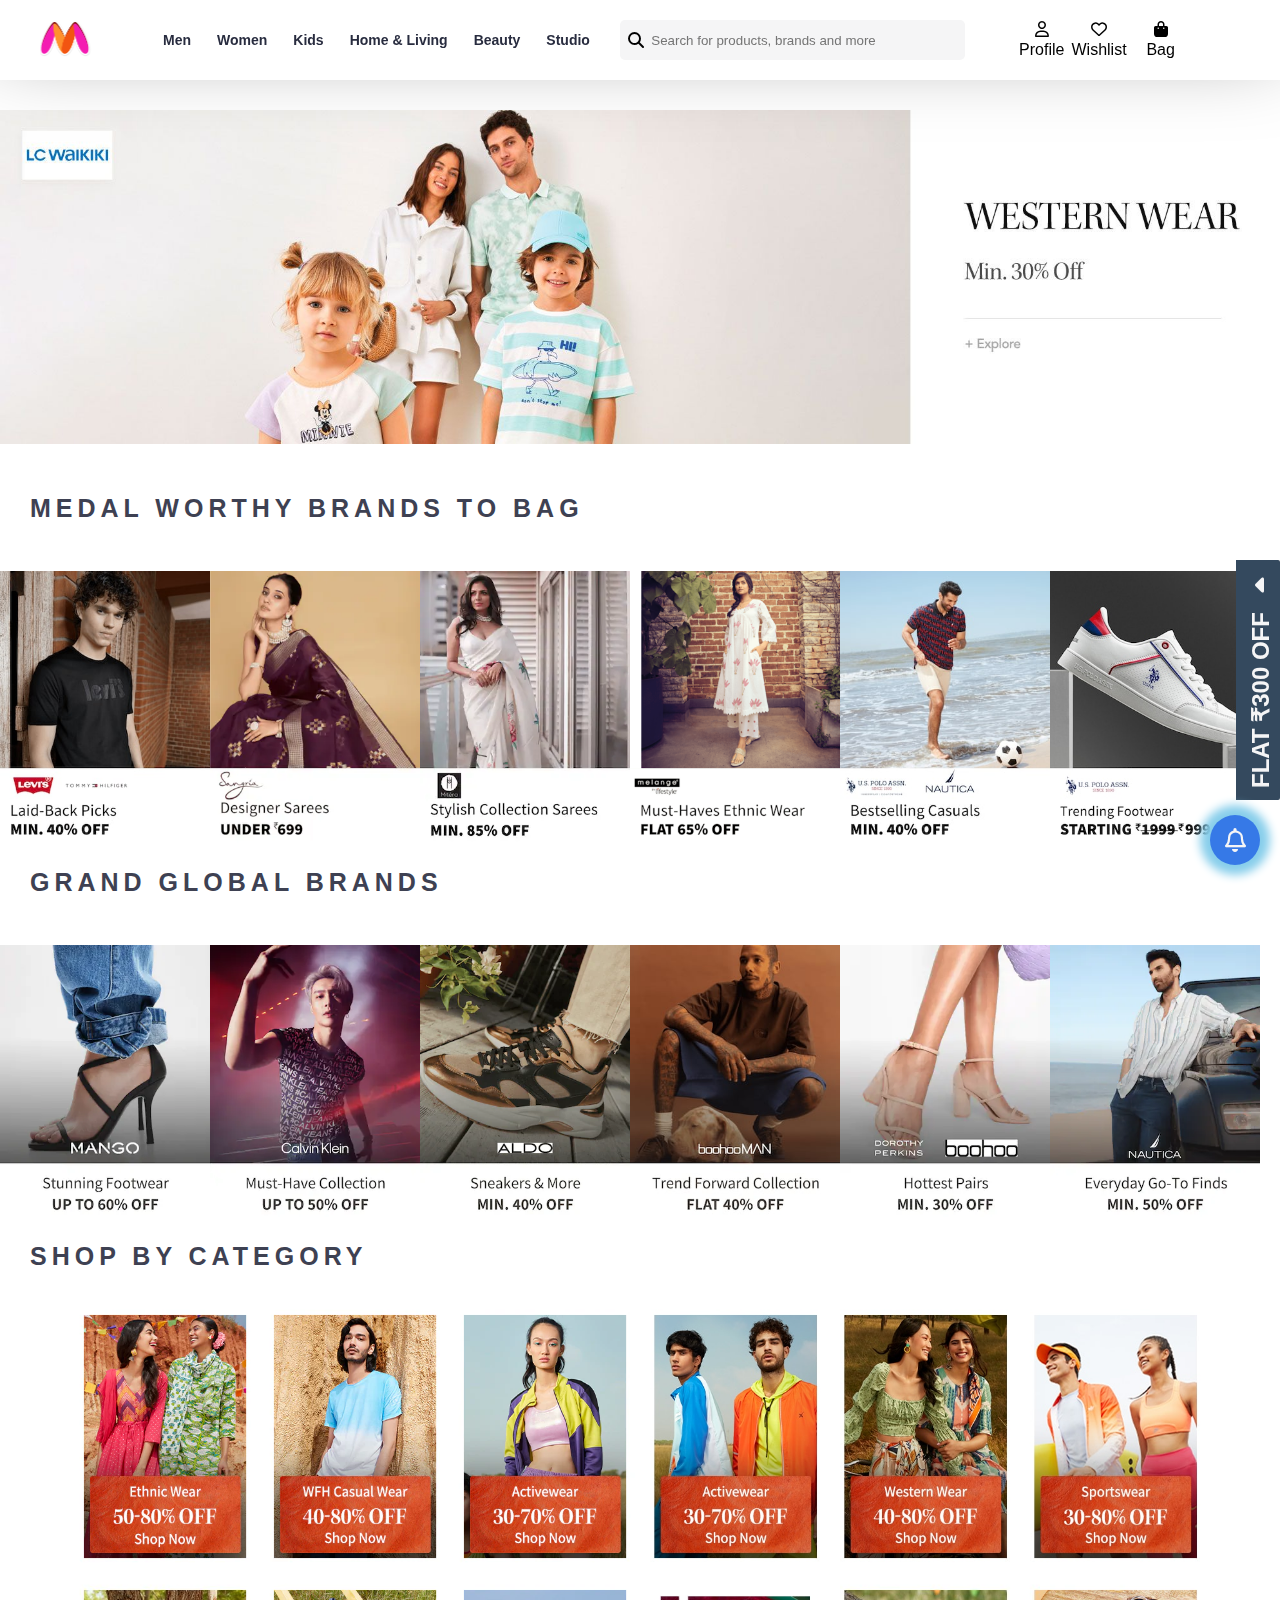
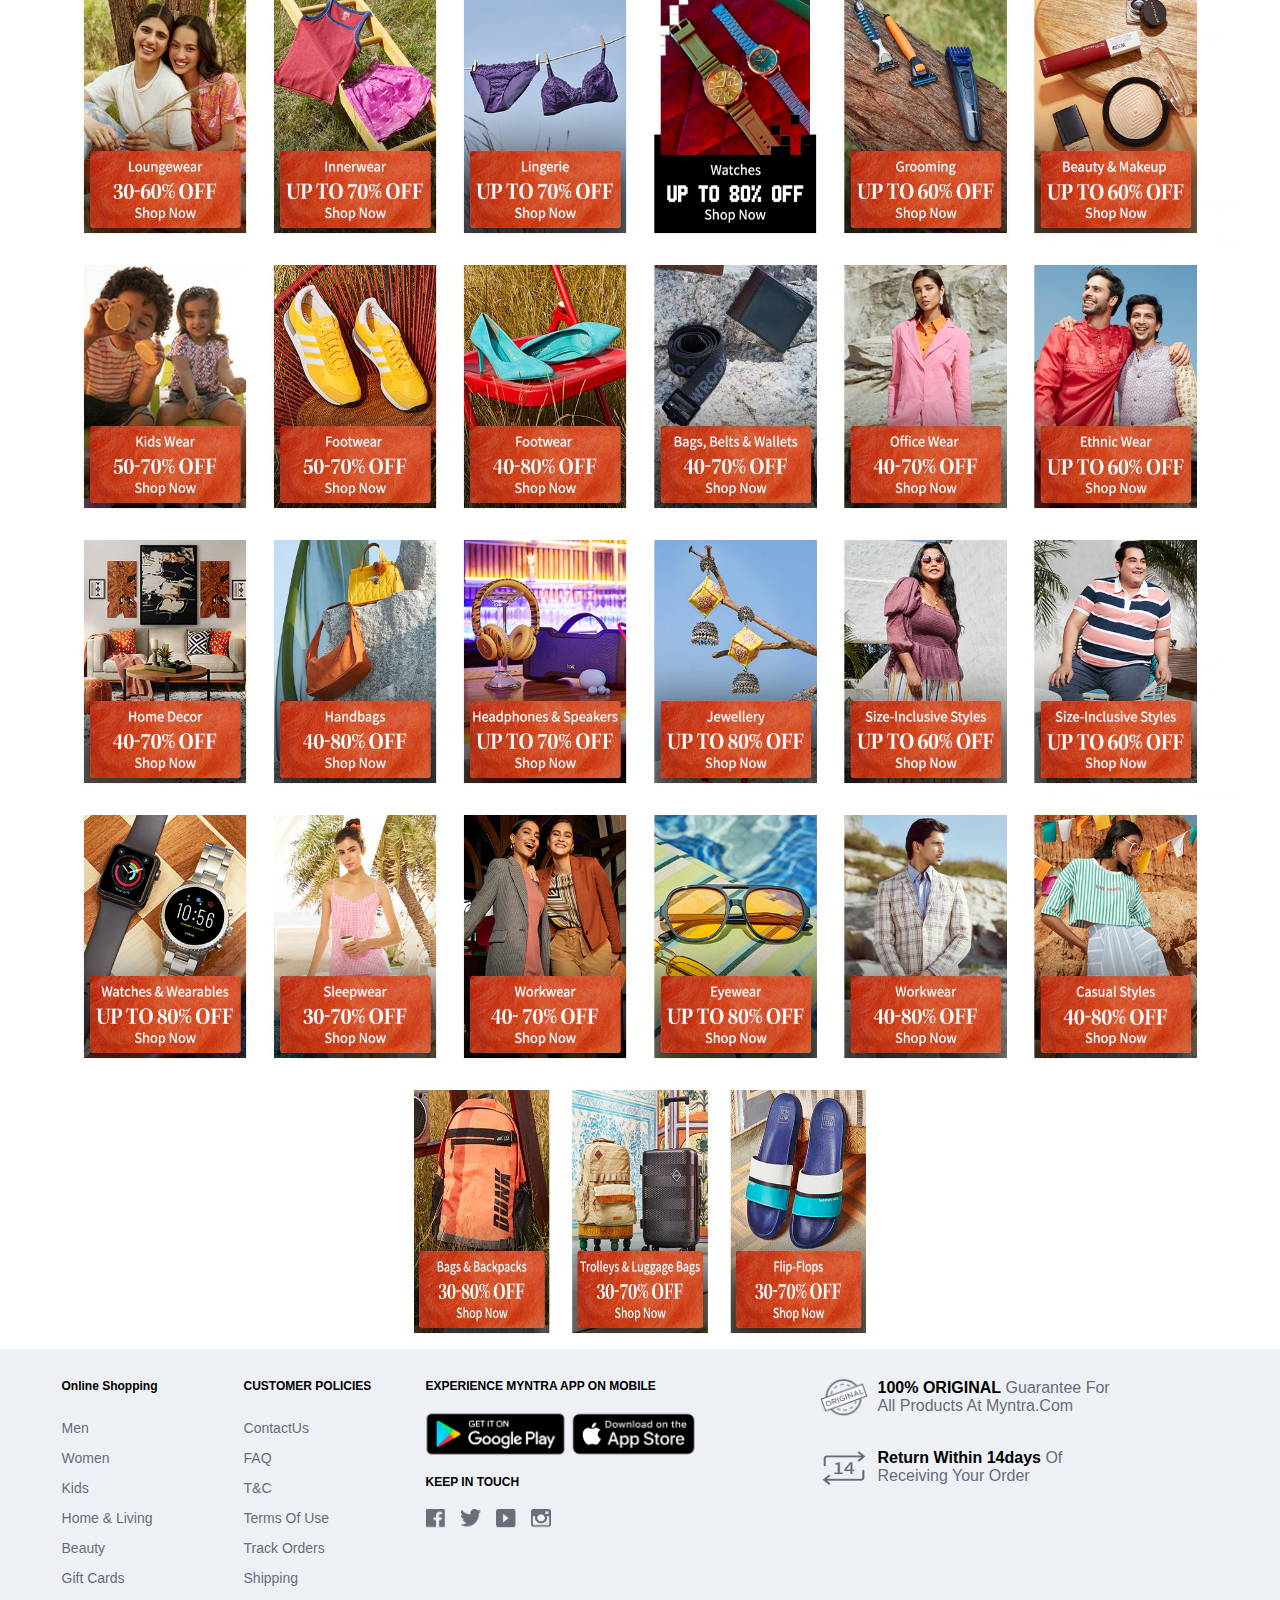
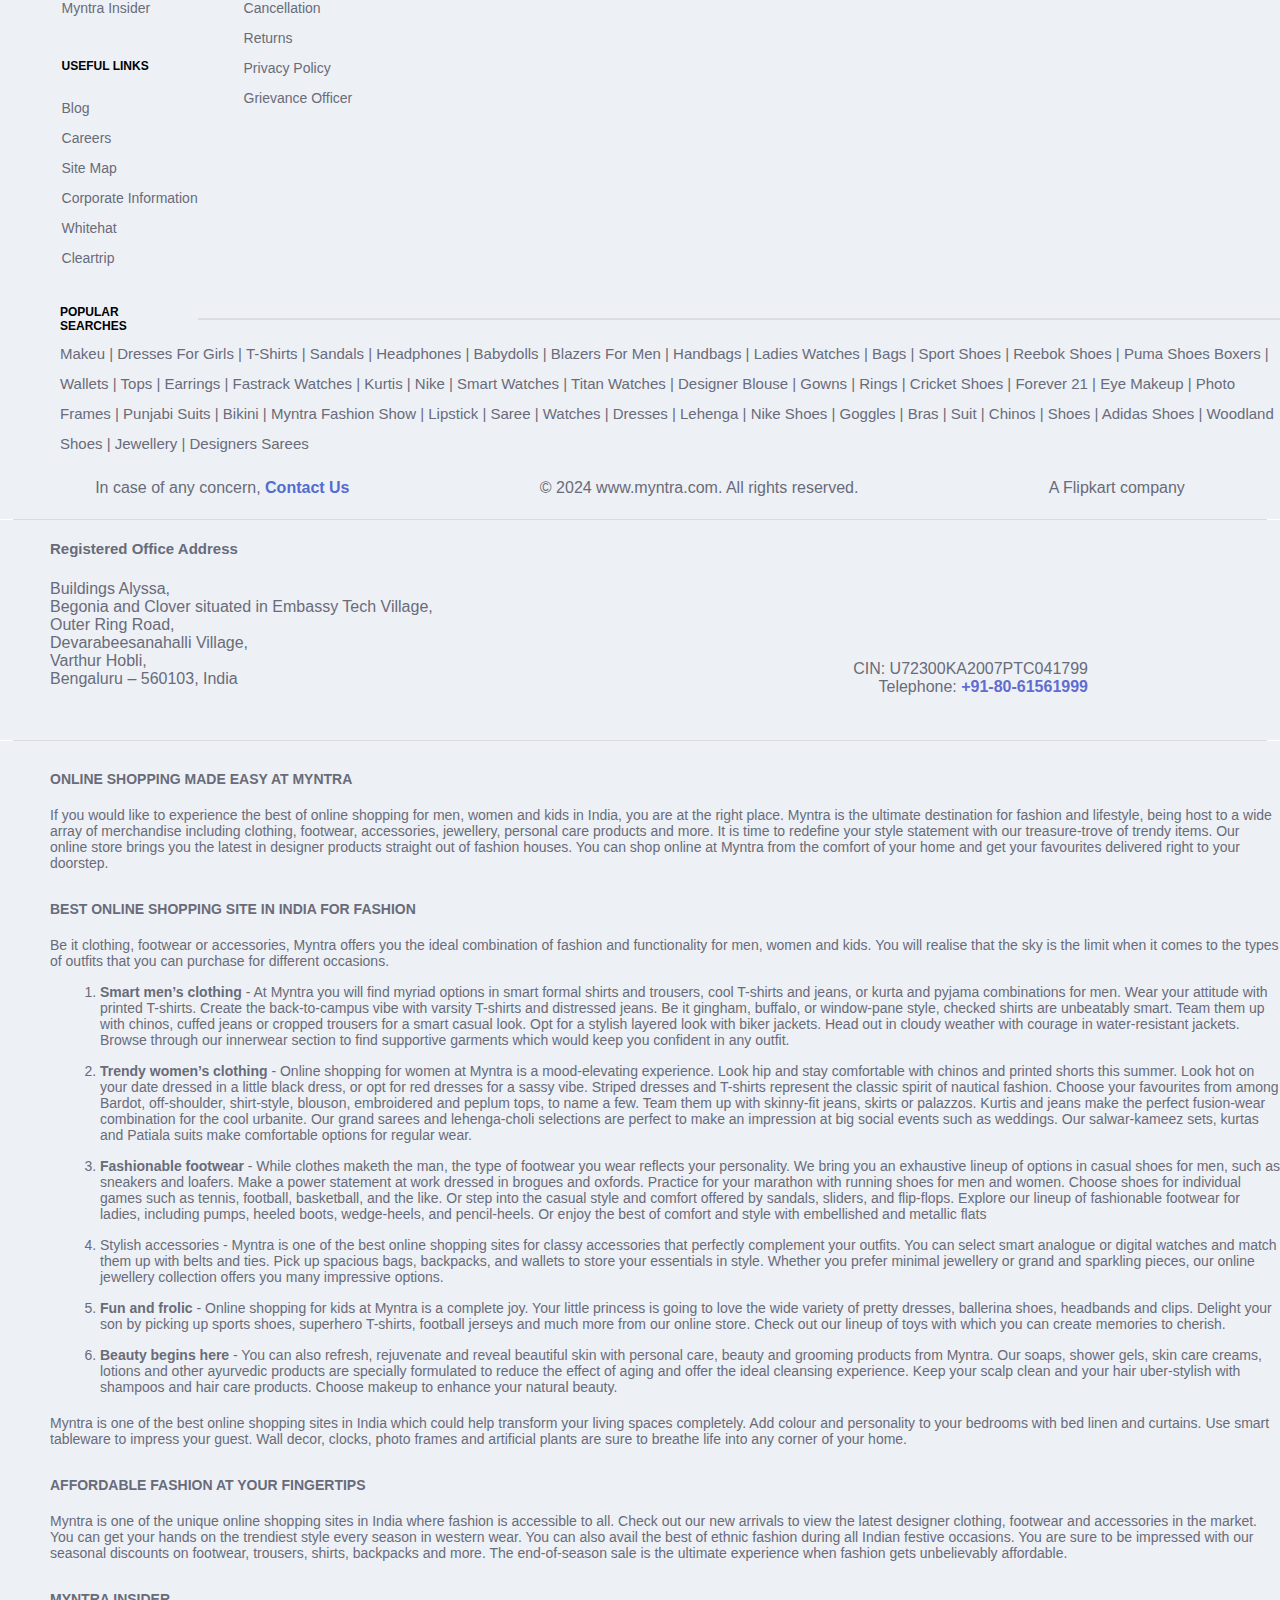
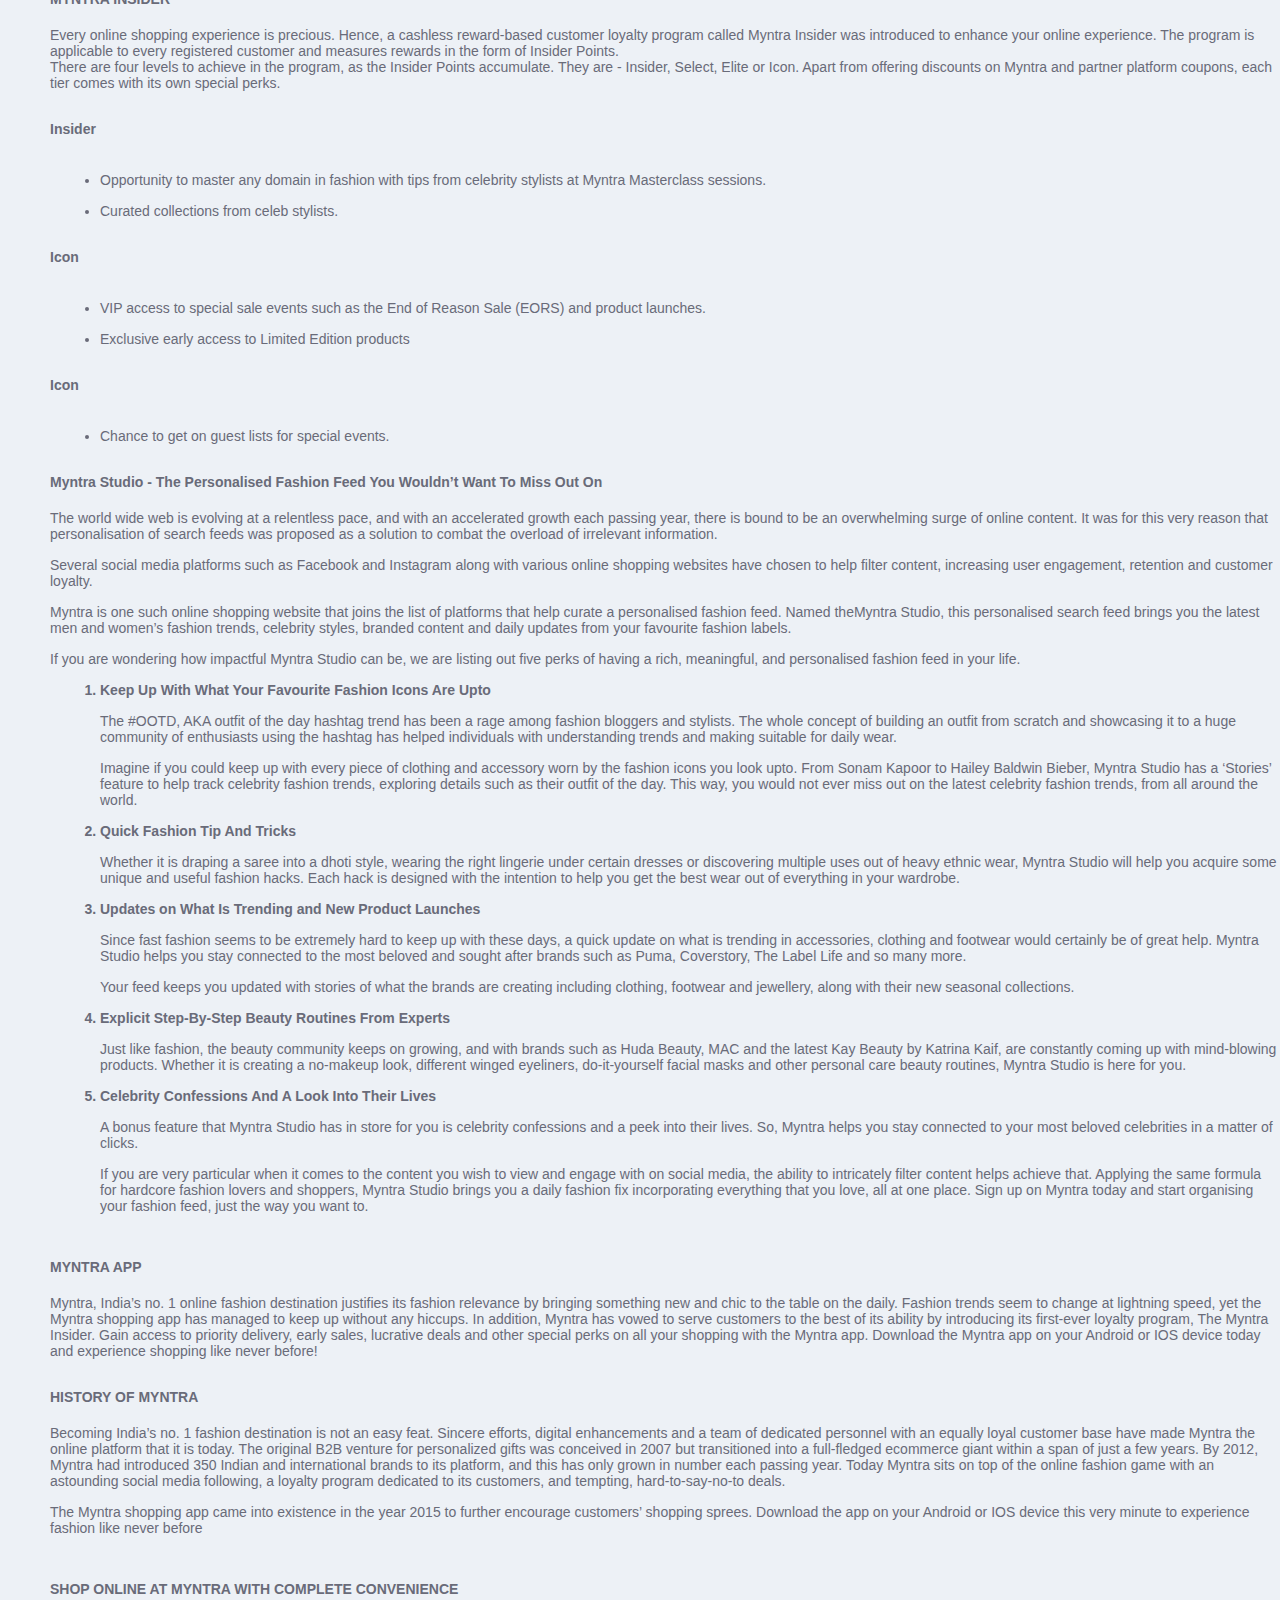
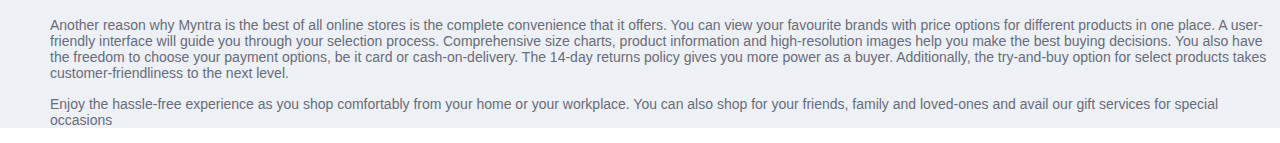
==== index.html @ e8048ef2 "first websitet" ====
<html>

<head>

    <link rel="icon" href="imges/download_processed.png" type="imag/x-icon">
    <title>Online Shopping For Women, Men Kids Fashion & Lifestyle _ Myntr</title>
    <link rel="stylesheet" href="css/styel.css">
    <link rel="stylesheet" href="https://cdnjs.cloudflare.com/ajax/libs/font-awesome/6.5.2/css/all.min.css" />
</head>

<body>

    <!-- header start -->
    <header>
        <a href="index.html"><div class="for-log"></div></a>
        <div class="for-nav">
            <ul>
                <a href="MEN.HTML">
                    <li>men</li>
                </a>
                
                <li><a href="women.html">women </a></li>
            
                <a href="">
                    <li>kids</li>
                </a>
                <a href="Home and Living.html">
                    <li>home & living</li>
                </a>
                <a href="Beauty Products.html">
                    <li >beauty</li>
                </a>
                <a href="">
                    <li>studio</li>
                </a>
            </ul>
        </div>
        <div class="for-input">
            <div class="for-icon">
                <i class="fa-solid fa-magnifying-glass"></i>
            </div>
            <div class="for-main-input">
                <input type="text" placeholder="Search for products, brands and more">
            </div>
        </div>
        <div class="side-logo">

            <a href="">
                <div class="side-icon"> <i class="fa-regular fa-user"></i> Profile</div>
            </a>
            <a href="">
                <div class="side-icon"> <i class="fa-regular fa-heart"></i>Wishlist</div>
            </a>
            <a href="">
                <div class="side-icon"> <i class="fa-solid fa-bag-shopping"></i> Bag</div>
            </a>

        </div>
    </header>
    <!-- hedar end -->

    <!-- row1 start -->
    <div class="main-image">
        <a href=""> <img src="imges/b656a7f4-4688-4997-bb7c-54b78793981e1658752386588-Western-Wear_Desk.jpg" alt=""></a>
    </div>
    <!-- row1 end -->
    <!-- row2 start -->
    <div class="medal-text">Medal Worthy Brands To Bag</div>
    <!-- row2 end -->
    <!-- row3 start -->
    <div class="mid-outer">
        <div class="imgs">
            <a href=""><img
                    src="imges/00e27983-d373-4d86-9f25-3e46a18ec12a1690609817622-Top_casual_Styles-_Levi-s-_Tommy_Min_40.jpeg"
                    alt=""></a>
            <a href=""><img src="imges/26abfeae-7980-4263-aac2-2e6206035da81691142704308-image_png_391142713.webp"
                    alt=""></a>
            <a href=""><img src="imges/30ce6d77-d4f5-4bed-b89a-c9cf00d197b81691142723203-image_png2141362199.webp"
                    alt=""></a>
            <a href=""><img src="imges/5a8540d5-9bd0-4a5b-81ee-063f8f23cf1c1691142814463-image_png1048777875.png"
                    alt=""></a>
            <a href=""><img src="imges/ccebd3fc-3628-4eb5-9604-5487049c2cff1691142886405-image_png356438875.jpeg"
                    alt=""></a>
            <a href=""><img
                    src="imges/51084b8a-9c9e-4b03-bc4a-dfd7738590eb1691076143197-image_png949061620--1- (1).jpeg"
                    alt=""></a>
        </div>
    </div>
    <!-- row3 end -->
    <!-- row4 start -->
    <div class="grand-global">GRAND GLOBAL BRANDS</div>
    <!-- row4 end -->
    <!-- row5 start -->
    <div class="mid-outer">
        <div class="imgs">
            <a href=""><img src="imges/9699db4e-8162-406a-85ba-e92116f0019f1690955825591-image_png2047004151.webp"
                    alt=""></a>
            <a href=""><img src="imges/331d0d67-95de-4e58-b774-add891464af01690773011037-Calvin_Klein.webp" alt=""></a>
            <a href=""><img src="imges/92d5e2ec-a736-4bfd-832b-6972121829c91690773010945-Aldo.webp" alt=""></a>
            <a href=""><img src="imges/044555a5-9987-4a06-8679-8aeb2dd963f91690773011013-boohooMan.jpeg" alt=""></a>
            <a href=""><img src="imges/6b6c7162-0086-4967-90c8-ec4792ec200c1690773011082-Dorothy_Perkin-_Boohoo.webp"
                    alt=""></a>
            <a href=""><img src="imges/7aac1f32-1a1a-4ba6-924b-ee1c28553aed1690773011304-Nautica.webp" alt=""></a>
        </div>
    </div>
    <!-- row5 end -->
    <!-- row6 start -->
    <div class="shop-by">SHOP BY CATEGORY</div>
    <!-- row6 end -->
    <!-- row7 start -->
    <div class="shop-imsges-outer">

        <a href=""><img src="imges/0dedd7c2-6c01-4ab0-a907-8928e56066d41690787339184-Shop-By-Category_HP-4_02.webp"
                alt=""></a>
        <a href=""><img src="imges/bfab4827-0ea6-4a5b-8b8d-167d497ae78e1690787339167-Shop-By-Category_HP-4_03.webp"
                alt=""></a>
        <a href=""><img src="imges/c61cfcfb-749f-4d8e-a318-0ea8f8705a1c1690787339442-Shop-By-Category_HP-4_04.webp"
                alt=""></a>
        <a href=""><img src="imges/a50c2dec-c5bc-46f3-b754-294fb46c61971690787339077-Shop-By-Category_HP-4_05.jpg"
                alt=""></a>
        <a href=""><img src="imges/da4059bf-14f1-4928-b5b9-be8719887b8e1690787339149-Shop-By-Category_HP-4_06.jpg"
                alt=""></a>
        <a href=""><img src="imges/3a804edc-ce57-4eb5-bb6a-493d458973661690787338896-Shop-By-Category_HP-4_07.jpg"
                alt=""></a>

        <a href=""><img src="imges/84870fc6-4805-41a4-b9eb-a8d7adb6c0d21690787339128-Shop-By-Category_HP-4_08 (1).jpg"
                alt=""></a>
        <a href=""><img src="imges/069d06bc-1b75-43f4-b8d1-1ec46193eb021690787339028-Shop-By-Category_HP-4_09.webp"
                alt=""></a>
        <a href=""><img src="imges/19755254-9c13-40a3-9cab-2bb9714391ab1690787339274-Shop-By-Category_HP-4_10.webp "
                alt=""></a>
        <a href=""><img src="imges/7108e7b7-1393-435b-a66d-0fd38c41bb391715346913556-Shop-By-Category_HP_11.jpg"
                alt=""></a>
        <a href=""><img src="imges/d26e5ed5-d846-4692-88a5-54ab7d79203b1690787339203-Shop-By-Category_HP-4_12.jpg"
                alt=""></a>
        <a href=""><img src="imges/dd3d6118-cd57-4e73-a4a4-e7f8a6bfde7b1690787339093-Shop-By-Category_HP-4_13.webp"
                alt=""></a>
        <a href=""><img src="imges/babe0d1a-b7fe-4b36-8a98-b275523963721690787339222-Shop-By-Category_HP-4_14.jpg"
                alt=""></a>
        <a href=""><img src="imges/3c2095db-905a-4346-9712-2fac7bcbbbd71690787339011-Shop-By-Category_HP-4_15.webp"
                alt=""></a>
        <a href=""><img src="imges/c1c8027f-1a22-4a0b-8be2-848edab298cf1690787339044-Shop-By-Category_HP-4_16.jpg"
                alt=""></a>
        <a href=""><img src="imges/278917b5-1658-4c2c-b122-f623b1d909701690787339290-Shop-By-Category_HP-4_17.jpg"
                alt=""></a>
        <a href=""><img src="imges/6c53770e-b7b2-466a-b36e-a0b2bff1a7591690787339109-Shop-By-Category_HP-4_18.jpg"
                alt=""></a>
        <a href=""><img src="imges/54852b61-90d6-484a-84c9-a8560247ffc21690787339307-Shop-By-Category_HP-4_19.jpg"
                alt=""></a>
        <a href=""><img src="imges/5d78afb6-38bb-43bd-bc67-1e4f6026b6ae1690787339327-Shop-By-Category_HP-4_20.webp"
                alt=""></a>
        <a href=""><img src="imges/90dcb992-9fb4-4208-8249-aa1a01b2851d1690787339476-Shop-By-Category_HP-4_21.jpg"
                alt=""></a>
        <a href=""><img src="imges/e4fcb9f0-f79a-41b7-b7b2-8828bb6e95e61690787339426-Shop-By-Category_HP-4_22.jpg"
                alt=""></a>
        <a href=""><img src="imges/66882f76-0bbe-4741-8890-0426695e09131690787339238-Shop-By-Category_HP-4_23.webp"
                alt=""></a>
        <a href=""><img src="imges/6aa501b3-ce05-48f5-96fe-ecb64682dbc71690787339409-Shop-By-Category_HP-4_24.webp"
                alt=""></a>
        <a href=""><img src="imges/b6e15609-4f52-44db-80c1-2a955fd4ac6e1690787339341-Shop-By-Category_HP-4_25.webp"
                alt=""></a>
        <a href=""><img src="imges/7916724b-be74-4920-b58d-ada0617cdee91690787339392-Shop-By-Category_HP-4_26.jpg"
                alt=""></a>
        <a href=""><img src="imges/5c541739-5c23-4846-a875-f19a170cea151690787339460-Shop-By-Category_HP-4_27.webp"
                alt=""></a>
        <a href=""><img src="imges/76932333-b792-4f54-983c-45aaf70e04ef1690787338936-Shop-By-Category_HP-4_28.webp"
                alt=""></a>
        <a href=""><img src="imges/a351ad62-c1d1-4bb4-9967-d3966f8446521690787338974-Shop-By-Category_HP-4_29.webp"
                alt=""></a>
        <a href=""><img src="imges/130ceab4-ac68-42c5-a9f4-478ba7f903db1690787339061-Shop-By-Category_HP-4_30.jpg"
                alt=""></a>
        <a href=""><img src="imges/cda4c195-22c1-4e11-a9dc-4728d69c3f2b1690787338956-Shop-By-Category_HP-4_31.webp"
                alt=""></a>
        <a href=""><img src="imges/89e0a0ee-225d-4880-a761-6aa895d252871690787338993-Shop-By-Category_HP-4_33.jpg"
                alt=""></a>
        <a href=""><img src="imges/82cdf918-9ad9-41fa-a5a7-c4c86fbad90c1690787338876-Shop-By-Category_HP-4_34.jpg"
                alt=""></a>
        <a href=""><img src="imges/ed2e98bc-e4f4-4e85-bc74-537142205d0f1690787339374-Shop-By-Category_HP-4_35.webp"
                alt=""></a>
    </div>
    <!-- row7 end -->

    <footer>

        <!-- row8 start -->
        <div class="contant-text">
            <div class="main-online-shopping-part">
                <div class="parts">
                    <div class="input-text">
                        <h3 style="font-size: 12px; margin-bottom:20px; color: #000000;">online shopping</h3>
                        <ul>

                            <a href="">
                                <li>Men</li>
                            </a>
                            <a href="">
                                <li> Women</li>
                            </a>
                            <a href="">
                                <li> Kids</li>
                            </a>
                            <a href="">
                                <li>Home & Living</li>
                            </a>
                            <a href="">
                                <li>Beauty</li>
                            </a>
                            <a href="">
                                <li> Gift Cards</li>
                            </a>
                            <a href="">
                                <li> Myntra Insider</li>
                            </a>
                        </ul>
                    </div>
                    <div class="input-text">
                        <h3 style="font-size: 12px; margin-bottom:20px; margin-top: 20px; color: #000000;">USEFUL LINKS
                        </h3>
                        <ul>
                            <a href="">
                                <li> Blog</li>
                            </a>
                            <a href="">
                                <li> Careers</li>
                            </a>
                            <a href="">
                                <li> Site Map</li>
                            </a>
                            <a href="">
                                <li> Corporate Information</li>
                            </a>
                            <a href="">
                                <li> Whitehat</li>
                            </a>
                            <a href="">
                                <li>Cleartrip</li>
                            </a>
                        </ul>
                    </div>
                </div>
                <div class="parts">
                    <div class="input-text">
                        <h3 style="font-size: 12px; margin-bottom:20px; color: #000000;">CUSTOMER POLICIES</h3>
                        <ul>
                            <a href="">
                                <li>ContactUs</li>
                            </a>
                            <a href="">
                                <li>FAQ</li>
                            </a>
                            <a href="">
                                <li>T&C</li>
                            </a>
                            <a href="">
                                <li>Terms Of Use</li>
                            </a>
                            <a href="">
                                <li>Track Orders</li>
                            </a>
                            <a href="">
                                <li>Shipping</li>
                            </a>
                            <a href="">
                                <li>Cancellation</li>
                            </a>
                            <a href="">
                                <li>Returns </li>
                            </a>
                            <a href="">
                                <li>Privacy policy</li>
                            </a>
                            <a href="">
                                <li>Grievance Officer</li>
                            </a>
                        </ul>
                    </div>
                </div>
                <div class="parts3">
                    <h3 style="font-size: 12px; margin-bottom:20px; color: #000000;">EXPERIENCE MYNTRA APP ON MOBILE
                    </h3>
                    <div class="goole-img">
                        <div class="play-img">
                            <a href=""><img
                                    src="imges/80cc455a-92d2-4b5c-a038-7da0d92af33f1539674178924-google_play.png"
                                    alt=""></a>
                        </div>
                        <div class="app-img">
                            <a href=""><img
                                    src="imges/bc5e11ad-0250-420a-ac71-115a57ca35d51539674178941-apple_store.png"
                                    alt=""></a>
                        </div>
                    </div>
                    <h3 style="font-size: 12px; margin:20px 0px; color: #000000;">KEEP IN TOUCH</h3>
                    <div class="logo-outer">
                        <a href=""><img src="imges/d2bec182-bef5-4fab-ade0-034d21ec82e31574604275433-fb.png" alt=""></a>
                        <a href=""><img src="imges/f10bc513-c5a4-490c-9a9c-eb7a3cc8252b1574604275383-twitter.png"
                                alt=""></a>
                        <a href=""><img src="imges/a7e3c86e-566a-44a6-a733-179389dd87111574604275355-yt.png" alt=""></a>
                        <a href=""><img src="imges/b4fcca19-5fc1-4199-93ca-4cae3210ef7f1574604275408-insta.png"
                                alt=""></a>
                    </div>
                </div>
                <div class="parts4">
                    <div class="out-body">
                        <div class="left-icon">
                            <a href=""> <img src="imges/6c3306ca-1efa-4a27-8769-3b69d16948741574602902452-original.png"
                                    alt=""></a>
                        </div>
                        <div class="text"> <span style="font-weight: bold; color: #000000;">100% ORIGINAL</span>
                            guarantee
                            for <br> all products at myntra.com</div>

                    </div>
                    <div class="out-body" style="margin-top:20px;">
                        <div class="left-icon">
                            <a href=""> <img
                                    src="imges/becb1b16-86cc-4e78-bdc7-7801c17947831684737106127-Return-Window-image.png"></a>

                        </div>
                        <div class="text"> <span style="font-weight: bold; color: #000000;">Return within 14days</span>
                            of
                            <br> receiving your order
                        </div>
                    </div>
                </div>
            </div>

        </div>
        <!-- row8 end -->
        <!-- row9 start -->
        <div class="popular-outer">
            <div class="r1">
                <div class="for-text">POPULAR SEARCHES</div>
                <div class="for-line">
                    <div class="hr"></div>
                </div>
            </div>
            <div class="r2">
                <p>Makeu | Dresses For Girls | T-Shirts | Sandals | Headphones | Babydolls | Blazers For Men | Handbags
                    |
                    Ladies Watches | Bags |
                    Sport Shoes | Reebok Shoes | Puma Shoes Boxers | Wallets | Tops | Earrings | Fastrack Watches |
                    Kurtis |
                    Nike | Smart Watches |
                    Titan Watches | Designer Blouse | Gowns | Rings | Cricket Shoes | Forever 21 | Eye Makeup | Photo
                    Frames
                    | Punjabi Suits |
                    Bikini | Myntra Fashion Show | Lipstick | Saree | Watches | Dresses | Lehenga | Nike Shoes | Goggles
                    |
                    Bras | Suit | Chinos | Shoes |
                    Adidas Shoes | Woodland Shoes | Jewellery | Designers Sarees
                </p>
            </div>
        </div>
        <!-- row9 end -->
        <!-- row10 satar -->
        <div class="row10">
            <div class="input-row10">In case of any concern, <span style="color: #526cd0; font-weight: bold;"> <a
                        href=""> Contact Us</a> </span> </div>
            <a href="">
                <div class="input-row10" style="text-align: center;">© 2024 www.myntra.com. All rights reserved.</div>
            </a>
            <a href="">
                <div class="input-row10" style="text-align: right;">A Flipkart company</div>
            </a>
        </div>
        <!-- row10 end -->
        <!-- line start -->
        <div class="hr1"></div>
        <!-- line end -->
        <!-- row11 start -->
        <div class="row11">
            <div class="heding">Registered Office Address</div>
            <div class="lower-part">
                <div class="left">
                    <ul>
                        <li> Buildings Alyssa,</li>
                        <li> Begonia and Clover situated in Embassy Tech Village,</li>
                        <li> Outer Ring Road,</li>
                        <li> Devarabeesanahalli Village,</li>
                        <li> Varthur Hobli,</li>
                        <li> Bengaluru – 560103, India</li>
                    </ul>
                </div>
                <div class="rigth">
                    <ul>

                        <li>CIN: U72300KA2007PTC041799</li>
                        <a href="">
                            <li>Telephone: <span style="color: #616cd0; font-weight: bold;"> +91-80-61561999</span></li>
                        </a>
                    </ul>
                </div>
            </div>


        </div>
        <!-- row11 end -->
        <!-- line start -->
        <div class="hr1"></div>
        <!-- line start -->
        <!-- div.row12 start -->
        <div class="row12">
            <h3>ONLINE SHOPPING MADE EASY AT MYNTRA</h3>
            <p>If you would like to experience the best of online shopping for men, women and kids in India, you are at
                the
                right place. Myntra is the ultimate destination for fashion and lifestyle, being host to a wide array of
                merchandise including clothing, footwear, accessories, jewellery, personal care products and more. It is
                time to redefine your style statement with our treasure-trove of trendy items. Our online store brings
                you
                the latest in designer products straight out of fashion houses. You can shop online at Myntra from the
                comfort of your home and get your favourites delivered right to your doorstep.</p>

            <h3>BEST ONLINE SHOPPING SITE IN INDIA FOR FASHION</h3>
            <p>Be it clothing, footwear or accessories, Myntra offers you the ideal combination of fashion and
                functionality
                for men, women and kids. You will realise that the sky is the limit when it comes to the types of
                outfits
                that you can purchase for different occasions.</p>
            <ol>
                <li>
                    <span style="font-weight: bold;">Smart men’s clothing</span> - At Myntra you will find myriad
                    options in
                    smart formal shirts and trousers, cool
                    T-shirts and jeans, or kurta and pyjama combinations for men. Wear your attitude with printed
                    T-shirts.
                    Create the back-to-campus vibe with varsity T-shirts and distressed jeans. Be it gingham, buffalo,
                    or
                    window-pane style, checked shirts are unbeatably smart. Team them up with chinos, cuffed jeans or
                    cropped trousers for a smart casual look. Opt for a stylish layered look with biker jackets. Head
                    out in
                    cloudy weather with courage in water-resistant jackets. Browse through our innerwear section to find
                    supportive garments which would keep you confident in any outfit.
                </li>
                <li>
                    <span style="font-weight: bold;">Trendy women’s clothing</span> - Online shopping for women at
                    Myntra is
                    a mood-elevating experience. Look hip
                    and stay comfortable with chinos and printed shorts this summer. Look hot on your date dressed in a
                    little black dress, or opt for red dresses for a sassy vibe. Striped dresses and T-shirts represent
                    the
                    classic spirit of nautical fashion. Choose your favourites from among Bardot, off-shoulder,
                    shirt-style,
                    blouson, embroidered and peplum tops, to name a few. Team them up with skinny-fit jeans, skirts or
                    palazzos. Kurtis and jeans make the perfect fusion-wear combination for the cool urbanite. Our grand
                    sarees and lehenga-choli selections are perfect to make an impression at big social events such as
                    weddings. Our salwar-kameez sets, kurtas and Patiala suits make comfortable options for regular
                    wear.
                </li>
                <li>
                    <span style="font-weight: bold;">Fashionable footwear</span> - While clothes maketh the man, the
                    type of
                    footwear you wear reflects your
                    personality. We bring you an exhaustive lineup of options in casual shoes for men, such as sneakers
                    and
                    loafers. Make a power statement at work dressed in brogues and oxfords. Practice for your marathon
                    with
                    running shoes for men and women. Choose shoes for individual games such as tennis, football,
                    basketball,
                    and the like. Or step into the casual style and comfort offered by sandals, sliders, and flip-flops.
                    Explore our lineup of fashionable footwear for ladies, including pumps, heeled boots, wedge-heels,
                    and
                    pencil-heels. Or enjoy the best of comfort and style with embellished and metallic flats
                </li>
                <li>
                    <span style="font-weight: bold;"></span>Stylish accessories</span> - Myntra is one of the best
                    online
                    shopping sites for classy accessories that
                    perfectly complement your outfits. You can select smart analogue or digital watches and match them
                    up
                    with belts and ties. Pick up spacious bags, backpacks, and wallets to store your essentials in
                    style.
                    Whether you prefer minimal jewellery or grand and sparkling pieces, our online jewellery collection
                    offers you many impressive options.
                </li>
                <li>
                    <span style="font-weight: bold;">Fun and frolic</span> - Online shopping for kids at Myntra is a
                    complete joy. Your little princess is going to
                    love the wide variety of pretty dresses, ballerina shoes, headbands and clips. Delight your son by
                    picking up sports shoes, superhero T-shirts, football jerseys and much more from our online store.
                    Check
                    out our lineup of toys with which you can create memories to cherish.
                </li>
                <li>
                    <span style="font-weight: bold;">Beauty begins here</span> - You can also refresh, rejuvenate and
                    reveal
                    beautiful skin with personal care,
                    beauty and grooming products from Myntra. Our soaps, shower gels, skin care creams, lotions and
                    other
                    ayurvedic products are specially formulated to reduce the effect of aging and offer the ideal
                    cleansing
                    experience. Keep your scalp clean and your hair uber-stylish with shampoos and hair care products.
                    Choose makeup to enhance your natural beauty.
                </li>
            </ol>
            <p style="margin-top: 20px;">Myntra is one of the best online shopping sites in India which could help
                transform
                your living spaces
                completely. Add colour and personality to your bedrooms with bed linen and curtains. Use smart tableware
                to
                impress your guest. Wall decor, clocks, photo frames and artificial plants are sure to breathe life into
                any
                corner of your home.</p>

            <h3>AFFORDABLE FASHION AT YOUR FINGERTIPS</h3>

            <p>Myntra is one of the unique online shopping sites in India where fashion is accessible to all. Check out
                our
                new arrivals to view the latest designer clothing, footwear and accessories in the market. You can get
                your
                hands on the trendiest style every season in western wear. You can also avail the best of ethnic fashion
                during all Indian festive occasions. You are sure to be impressed with our seasonal discounts on
                footwear,
                trousers, shirts, backpacks and more. The end-of-season sale is the ultimate experience when fashion
                gets
                unbelievably affordable.</p>

            <h3>MYNTRA INSIDER</h3>
            <p>Every online shopping experience is precious. Hence, a cashless reward-based customer loyalty program
                called
                Myntra Insider was introduced to enhance your online experience. The program is applicable to every
                registered customer and measures rewards in the form of Insider Points.</p>

            <p>There are four levels to achieve in the program, as the Insider Points accumulate. They are - Insider,
                Select, Elite or Icon. Apart from offering discounts on Myntra and partner platform coupons, each tier
                comes
                with its own special perks.</p>

            <h3>Insider</h3>
            <ul>
                <li>Opportunity to master any domain in fashion with tips from celebrity stylists at Myntra Masterclass
                    sessions.</li>
                <li>Curated collections from celeb stylists.</li>
            </ul>
            <h3>Icon</h3>
            <ul>
                <li>VIP access to special sale events such as the End of Reason Sale (EORS) and product launches.</li>
                <li>Exclusive early access to Limited Edition products</li>
            </ul>
            <h3>Icon</h3>
            <ul>
                <li>Chance to get on guest lists for special events.</li>
            </ul>
            <h3>Myntra Studio - The Personalised Fashion Feed You Wouldn’t Want To Miss Out On</h3>
            <p style="margin-bottom: 15px;">The world wide web is evolving at a relentless pace, and with an accelerated
                growth each passing year, there
                is bound to be an overwhelming surge of online content. It was for this very reason that personalisation
                of
                search feeds was proposed as a solution to combat the overload of irrelevant information.</p>


            <p style="margin-bottom: 15px;">Several social media platforms such as Facebook and Instagram along with
                various
                online shopping websites
                have chosen to help filter content, increasing user engagement, retention and customer loyalty.</p>

            <p style="margin-bottom: 15px;">Myntra is one such online shopping website that joins the list of platforms
                that
                help curate a personalised
                fashion feed. Named theMyntra Studio, this personalised search feed brings you the latest men and
                women’s
                fashion trends, celebrity styles, branded content and daily updates from your favourite fashion labels.
            </p>

            <p style="margin-bottom: 15px;">If you are wondering how impactful Myntra Studio can be, we are listing out
                five
                perks of having a rich,
                meaningful, and personalised fashion feed in your life.</p>

            <ol>
                <li style="font-weight: bold;">Keep Up With What Your Favourite Fashion Icons Are Upto</li>

                <p style="margin: 15px 0px; margin-left: 50px;">The #OOTD, AKA outfit of the day hashtag trend has been
                    a
                    rage among fashion bloggers and stylists. The
                    whole concept of building an outfit from scratch and showcasing it to a huge community of
                    enthusiasts
                    using the hashtag has helped individuals with understanding trends and making suitable for daily
                    wear.
                </p>
                <p style="margin: 15px 0px;  margin-left: 50px;">Imagine if you could keep up with every piece of
                    clothing
                    and accessory worn by the fashion icons you
                    look upto. From Sonam Kapoor to Hailey Baldwin Bieber, Myntra Studio has a ‘Stories’ feature to help
                    track celebrity fashion trends, exploring details such as their outfit of the day. This way, you
                    would
                    not ever miss out on the latest celebrity fashion trends, from all around the world.</p>

                <li style="font-weight: bold;">Quick Fashion Tip And Tricks</li>

                <p style="margin: 15px 0px;  margin-left: 50px;">Whether it is draping a saree into a dhoti style,
                    wearing
                    the right lingerie under certain dresses or discovering multiple uses out of heavy ethnic wear,
                    Myntra
                    Studio will help you acquire some unique and useful fashion hacks. Each hack is designed with the
                    intention to help you get the best wear out of everything in your wardrobe.</p>

                <li style="font-weight: bold;">Updates on What Is Trending and New Product Launches</li>

                <p style="margin: 15px 0px;  margin-left: 50px;">Since fast fashion seems to be extremely hard to keep
                    up
                    with these days, a quick update on what is trending in accessories, clothing and footwear would
                    certainly be of great help. Myntra Studio helps you stay connected to the most beloved and sought
                    after
                    brands such as Puma, Coverstory, The Label Life and so many more.</p>

                <p style="margin: 15px 0px;  margin-left: 50px;">Your feed keeps you updated with stories of what the
                    brands
                    are creating including clothing, footwear and jewellery, along with their new seasonal collections.
                </p>

                <li style="font-weight: bold;">Explicit Step-By-Step Beauty Routines From Experts</li>

                <p style="margin: 15px 0px;  margin-left: 50px;">Just like fashion, the beauty community keeps on
                    growing,
                    and with brands such as Huda Beauty, MAC and
                    the latest Kay Beauty by Katrina Kaif, are constantly coming up with mind-blowing products. Whether
                    it
                    is creating a no-makeup look, different winged eyeliners, do-it-yourself facial masks and other
                    personal
                    care beauty routines, Myntra Studio is here for you.</p>

                <li style="font-weight: bold;">Celebrity Confessions And A Look Into Their Lives</li>

                <p style="margin: 15px 0px;  margin-left: 50px;">A bonus feature that Myntra Studio has in store for you
                    is
                    celebrity confessions and a peek into their lives. So, Myntra helps you stay connected to your most
                    beloved celebrities in a matter of clicks.</p>

                <p style="margin: 15px 0px;  margin-left: 50px;">If you are very particular when it comes to the content
                    you
                    wish to view and engage with on social media, the ability to intricately filter content helps
                    achieve
                    that. Applying the same formula for hardcore fashion lovers and shoppers, Myntra Studio brings you a
                    daily fashion fix incorporating everything that you love, all at one place. Sign up on Myntra today
                    and
                    start organising your fashion feed, just the way you want to.</p>
            </ol>

            <h3>MYNTRA APP</h3>
            <p>Myntra, India’s no. 1 online fashion destination justifies its fashion relevance by bringing something
                new
                and chic to the table on the daily. Fashion trends seem to change at lightning speed, yet the Myntra
                shopping app has managed to keep up without any hiccups. In addition, Myntra has vowed to serve
                customers to
                the best of its ability by introducing its first-ever loyalty program, The Myntra Insider. Gain access
                to
                priority delivery, early sales, lucrative deals and other special perks on all your shopping with the
                Myntra
                app. Download the Myntra app on your Android or IOS device today and experience shopping like never
                before!
            </p>

            <h3>HISTORY OF MYNTRA</h3>

            <p>Becoming India’s no. 1 fashion destination is not an easy feat. Sincere efforts, digital enhancements and
                a
                team of dedicated personnel with an equally loyal customer base have made Myntra the online platform
                that it
                is today. The original B2B venture for personalized gifts was conceived in 2007 but transitioned into a
                full-fledged ecommerce giant within a span of just a few years. By 2012, Myntra had introduced 350
                Indian
                and international brands to its platform, and this has only grown in number each passing year. Today
                Myntra
                sits on top of the online fashion game with an astounding social media following, a loyalty program
                dedicated to its customers, and tempting, hard-to-say-no-to deals.</p>

            <p style="margin: 15px 0px; ">The Myntra shopping app came into existence in the year 2015 to
                further encourage customers’ shopping sprees. Download the app on your Android or IOS device this very
                minute to experience fashion like never before</p>

            <h3>SHOP ONLINE AT MYNTRA WITH COMPLETE CONVENIENCE</h3>

            <p>Another reason why Myntra is the best of all online stores is the complete convenience that it offers.
                You
                can view your favourite brands with price options for different products in one place. A user-friendly
                interface will guide you through your selection process. Comprehensive size charts, product information
                and
                high-resolution images help you make the best buying decisions. You also have the freedom to choose your
                payment options, be it card or cash-on-delivery. The 14-day returns policy gives you more power as a
                buyer.
                Additionally, the try-and-buy option for select products takes customer-friendliness to the next level.
            </p>

            <p style="margin: 15px 0px; ">Enjoy the hassle-free experience as you shop comfortably from your home or
                your
                workplace. You can also shop for your friends, family and loved-ones and avail our gift services for
                special
                occasions</p>
        </div>
        <!-- div.row12 end-->
    </footer>

<div class="side-imge"> <a href="#"> FLAT ₹300 OFF<i class="fa-solid fa-caret-right"></i> </a></div>
<div class="bell-imge"> <a href="#"><i class="fa-regular fa-bell"></i></i></a></div>
</body>

</html>
---- css/styel.css ----
* {
    margin: 0px;
    padding: 0px;
    text-decoration: none;
    /* list-style: none; */
    color: inherit;
    box-sizing: border-box;
    font-family: Assistant, -apple-system, BlinkMacSystemFont, Segoe UI, Roboto, Helvetica, Arial, sans-serif;
}

header {
    width: 100%;
    padding: 10px;
    background-color: #ffffff;
    box-shadow: 0px -38px 83px 0px rgba(0, 0, 0, 0.5);
    display: flex;
    align-items: center;
    position: sticky;
    top: 0px;
}

.for-log {
    width: 53px;
    height: 40px;
    background: url(../imges/MyntraWebSprite_27_01_2021.png);
    background-size: 1404px 105px;
    background-position: -462px 0;
    margin-left: 30px;
}

.for-nav ul {
    display: flex;
    gap: 26px;
    list-style: none;

}

.for-nav ul li {
    font-size: 14px;
    text-transform: capitalize;
    font-family: Assistant, -apple-system, BlinkMacSystemFont, Segoe UI, Roboto, Helvetica, Arial, sans-serif;
}

.for-nav {
    margin-left: 70px;
    color: #282c3f;
    font-weight: bold;
}

.for-input {
    width: 345px;
    height: 40px;
    background-color: #f5f5f6;
    margin-left: 30px;
    display: flex;
    border-radius: 5px;
}

.for-icon {
    height: 100%;
    width: 40px;
    /* background-color: blue; */
    display: flex;
    justify-content: center;
    align-items: center;
}

.for-main-input {
    height: 100%;
    width: 400px;
    /* background-color:yellow ; */
}

.for-main-input input {
    height: 100%;
    width: 100%;
    background-color: transparent;
    border: none;
    outline: none;
}

.side-logo {
    width: 210px;
    height: 60px;
    /* background-color: pink; */
    margin-left: 70px;
    display: flex;
    gap: 5%;
}

.side-icon {
    height: 100%;
    width: 30%;
    /* background-color: aquamarine; */
    display: flex;
    justify-content: center;
    align-items: center;
    flex-direction: column;
}

.side-icon i {
    margin-bottom: 4px;
}

.main-image {
    height: 334px;
    width: 1263px;

}

.main-image {
    height: 334px;
    width: 1263px;
    margin-top: 30px;

}

.main-image img {
    height: 334px;
    width: 1263px;
}

.medal-text {
    display: flex;
    width: 95%;
    height: 37px;
    /* background-color: darkgreen; */
    margin: 50px 0 10px 30px;
    text-transform: uppercase;
    letter-spacing: 5px;
    font-weight: bold;
    font-size: 25px;
    font-family: Assistant, -apple-system, BlinkMacSystemFont, Segoe UI, Roboto, Helvetica, Arial, sans-serif;
    color: #3e4152;
}

.mid-outer {
    height: 277px;
    width: 100%;
    /* background-color: darkcyan; */
    display: flex;
    flex-wrap: wrap;

}

.imgs {
    height: 277px;
    width: 210px;
    /* background-color: yellowgreen; */
    margin-top: 30px;
    display: flex;

}

.imgs img {
    height: 277px;
    width: 210px;
    /* background-color: yellowgreen; */
    /* margin-left:5px ; */
}

.grand-global {
    display: flex;
    width: 80%;
    height: 37px;
    /* background-color: darkgreen; */
    margin: 50px 0 10px 30px;
    text-transform: uppercase;
    letter-spacing: 5px;
    font-weight: bold;
    font-size: 25px;
    font-family: Assistant, -apple-system, BlinkMacSystemFont, Segoe UI, Roboto, Helvetica, Arial, sans-serif;
    color: #3e4152;
}

.shop-by {
    display: flex;
    width: 80%px;
    height: 37px;
    /* background-color: darkgreen; */
    margin: 50px 0 10px 30px;
    text-transform: uppercase;
    letter-spacing: 5px;
    font-weight: bold;
    font-size: 25px;
    font-family: Assistant, -apple-system, BlinkMacSystemFont, Segoe UI, Roboto, Helvetica, Arial, sans-serif;
    color: #3e4152;

}

.shop-imsges-outer {

    width: 100%;
    /* background-color: darkcyan; */
    margin: auto;
    margin-top: 20px;
    display: flex;
    flex-wrap: wrap;
    justify-content: center;

}

.shop-imsges-outer img {
    width: 200px;
    height: 275px;
    /* background-color: hotpink; */
    /* display: flex; */
}

.contant-text {
    height: 550px;
    width: 90%px;
    background-color: #edf1f6;
    display: flex;

}

.main-online-shopping-part {
    width: 90%;
    height: 550px;
    /* background-color: salmon; */
    margin-left: 50px;
    display: flex;
    font-family: Assistant, -apple-system, BlinkMacSystemFont, Segoe UI, Roboto, Helvetica, Arial, sans-serif;
}

.parts {
    width: 15%;
    height: 100%;
    margin: 0% 1%;
    padding-top: 30px;
    text-transform: capitalize;
    /* background-color: darkgoldenrod; */
}

.parts3 {
    width: 35%;
    height: 100%;
    margin: 0% 1%;
    padding-top: 30px;
    text-transform: capitalize;
    /* background-color: darkgoldenrod; */
}

.parts4 {
    width: 35%;
    height: 100%;
    margin: 0% 1%;
    padding-top: 30px;
    text-transform: capitalize;
    /* background-color: darkgoldenrod; */

}

.input-text {
    height: 50%;
    width: 100%;
    /* background-color: yellow; */
}

.input-text {
    height: 50%;
    width: 100%;
    /* background-color: sandybrown; */
}

.input-text ul li {
    list-style: none;
    font-size: 14px;
    line-height: 30px;
    color: #696b79;
}

.goole-img {
    height: 42px;
    width: 70%;
    /* background-color: darkslategray; */
    display: flex;
    gap: 3%;
}

.play-img {
    height: 100%;
    width: 55%;
    /* background-color: firebrick; */
    border-radius: 4px;
}

.play-img img {
    height: 100%;
    width: 139px;
    /* background-color: firebrick; */
    border-radius: 4px;
}

.app-img {
    height: 100%;
    width: 45%;
    /* background-color:darkgoldenrod; */
    border-radius: 4px;
}

.app-img img {
    height: 100%;
    width: 123px;
    /* background-color:darkgoldenrod; */
    border-radius: 4px;
}

.logo-outer {
    height: 40px;
    width: 100px;
    display: flex;

}

.logo-outer img {
    height: 20px;
    width: 20px;
    margin-right: 15px;
}

.out-body {
    width: 100%;
    height: 50px;
    /* background-color: forestgreen; */
    display: flex;

}

.left-icon {
    height: 40px;
    width: 48px;
    /* background-color: darkorange; */
}

.left-icon img {
    height: 40px;
    width: 48px;
}

.text {
    margin-left: 10px;
    color: #696b79;
    font-size: 16px;
}

.popular-outer {
    height: 170px;
    width: 100%;
    background-color: #edf1f6;
    padding-left: 60px;
    font-size: 12px;
    /* display: flex; */

}

.r1 {
    width: 100%;
    height: 40px;
    /* background-color: darkcyan; */
    display: flex;
    align-items: center;
}

.for-text {
    height: 100%;
    width: 10%;
    /* background-color: darkgoldenrod; */
    font-size: 12px;
    color: #000000;
    font-weight: bold;
    display: contents;
    align-items: center;
}

.for-line {
    height: 100%;
    width: 89%;
    /* background-color: darkgreen; */
    margin-left: 10px;
    display: flex;
    align-items: center;
}

.hr {
    height: 2px;
    width: 100%;
    background-color: #dcdce0;


}

.r2 {
    height: 90px;
    width: 100%;
    /* background-color: darkcyan; */
    color: #696b79;
    font-size: 15px;
    line-height: 30px;
    display: block;
}

.row10 {
    width: 100%;
    height: 50px;
    /* background-color: rebeccapurple; */
    display: flex;
    justify-content: space-around;
    /* align-items: center; */
    background-color: #edf1f6;
}

.input-row10 {
    height: 100%;
    /* width: 28%; */
    /* background-color: fuchsia; */
    color: #696b79;
    padding-top: 10px;
    font-size: 16PX;

}

.hr1 {
    height: 1px;
    width: 98%;
    background-color: #dcdce0;
    margin: auto;


}

.row11 {
    width: 100%;
    height: 220px;
    background-color: #edf1f6;
    list-style: none;

    /* margin: auto; */
}

.heding {
    width: 100%;
    height: 60px;
    /* background-color: goldenrod; */
    font-size: 15px;
    color: #696b79;
    font-weight: bold;
    padding: 20px 0px 0px 50px;

}

.lower-part {
    width: 100%;
    height: 260px;
    /* background-color: rebeccapurple; */
    display: flex;
}

.left {
    width: 50%;
    height: 75%;
    /* background-color: darkcyan; */
    padding-left: 50px;
    color: #696b79;
    list-style: none;
}

.left ul li {
    list-style: none;
}

.rigth {
    width: 35%;
    height: 80%;
    /* background-color: fuchsia; */
    color: #696b79;
    text-align: right;
    padding-top: 80px;
    list-style: none;

}

.rigth ul li {
    list-style: none;
}

.row12 {
    min-height: 950px;
    width: 100%;
    background-color: #edf1f6;
    padding-left: 50px;

}

.row12 p {
    font-size: 14px;
    color: #696b79;

}

.row12 h3 {
    font-size: 14px;
    padding: 30px 0px 20px 0px;
    font-weight: bold;
    color: #696b79;

}

.row12 ol li {
    list-style-type: 11;
    margin-top: 15px;
    color: #696b79;
    margin-left: 50px;
    font-size: 14px;

}

.row12 ul li {
    list-style-type: 11;
    margin-top: 15px;
    color: #696b79;
    margin-left: 50px;
    font-size: 14px;

}

.main-outer-img {
    width: 100%;
    /* background-color: darkblue; */
    display: flex;
}

.left-imges {

    height: 100%;
    width: 73%;
    /* background-color: darkgoldenrod; */
}

.right-text {
    height: 100%;
    width: 27%;
    /* background-color: seagreen; */

}

.right-text ul li {
    padding: 5px 0px 0px 20px;
    font-size: 15px;
    list-style: none;
    color: #696b79;

}

.right-text h3 {
    padding: 15px 0px 15px 20px;
    font-weight: normal;
    font-size: 15px;
    list-style: none;
    color: #696b79;

}

.bed-line-img {
    /* height: 100vh; */
    width: 100%;
    /* background-color: red; */
    display: flex;
    flex-wrap: wrap;
    padding-left: 60px;
    margin-top: 40px;
    gap: 9px;
}

.bed-line-img img {

    margin-top: 50px;
    height: 324px;
    width: 413px;

}

.get-imge {
    height: 170px;
    width: 100%;
    /* background-color: darkcyan; */
}

.get-imge img {
    height: 170px;
    width: 100%;
    /* background-color: darkcyan; */
}

.three-imges {

    /* height: 395px; */
    width: 100%;
    background-color: #efedee;
    padding: 0px 60px;
    display: flex;
    flex-wrap: wrap;
}

.three-imges img {

    height: 395px;
    width: 374px;
    /* background-color: yellow; */
}

.outer-featured {
    /* height: 400px; */
    width: 100%;
    /* background-color: gold; */
}

.row1-fe {
    height: 153px;
    width: 100%;
    /* background-color: darkcyan; */
    padding-left: 60px;
}

.row1-fe img {
    height: 153px;
    width: 100%;
    /* background-color: darkcyan; */
}

.row2-fe {
    height: 212px;
    width: 100%;
    /* background-color: darkred; */
    display: flex;
    padding: 0px 60px;
}

.row2-fe img {
    height: 142px;
    width: 220px;
    /* background-color: darkred; */
}

.ext-row {

    height: 50px;
    width: 100%;
    background-color: #edf1f6;
}

.home-persol-care {
    height: 40px;
    width: 100%;
    /* background-color: darkgreen; */
    padding-left: 25px;
    padding-top: 20px;
    font-size: 14px;
}
.hh p{
    padding-top: 20px;
    padding-left: 225px;
    font-size: 14px;
}
.hh h5{
    font-size: 15px;
    padding-left: 25px;
    padding-top: 15px;
}
.left-h{
    width: 252px;
    height: 550px;
    margin-top: 20px;
    float: left;
}
.left-h4{
    padding-left: 25px;
    padding-bottom: 15px;
    border-bottom: 1px solid #e9e9e9;
}
.left-h ul {
   padding: 20px 0px 15px 25px;
   font-size: 14px;
   border-bottom: 1px solid #e9e9e9;
   border-right: 1px solid #e9e9e9;

}
.left-h ul li {
    margin-bottom: 7px;
    list-style: none;
}
.left-h h3{
    padding: 20px 0px 15px 25px;
    font-size: 13px;
    border-right: 1px solid #e9e9e9;
}
.mag{
 margin-left: 90px;
 color: #a9afc4;
}
.left-h ul p{
    padding-left: 30px;
    padding-top: 20px;
    color: #ff3fc4;
}
.mag1{
    margin-left: 130px;
    color: #a9afc4;
}
.circle{
    height: 15px;
    width: 15px;
    border-radius: 50%;
    background-color: red;
    align-self: center;
    margin-right: 7px;
}
.cb li{
    display: flex;
    list-style: none;
}
.circle1{
    height: 15px;
    width: 15px;
    border-radius: 50%;
    background: linear-gradient(#ff3f6c, #0000ff, #ffff00, #008000);
    align-self: center;
    margin-right: 7px;
}
.right-h{
    height: 55px;
    width: 80%;
    /* background-color:firebrick; */
    float: right;
    display: flex;
    align-items: center;
    border-bottom: 1px solid  #e9e9e9;
}
.right-h p{
    padding-left: 30px;
    font-size: 14px;

 
}
.os{
    justify-content: right;
    text-align: right;
    margin-left:450px;
}
.right-h2{
    /* height: 4108px; */
    width:80%;
    /* background-color: #008000; */
    display: flex;
    padding-left: 24px 20px 0px 15px;
    gap: 20px;
    flex-wrap: wrap;
    padding-left: 20px;
}
.kat{
    width: 210px;
    height: 360px;
}
.kat img{
    height: 260px;
    width: 210px;
}
.jhg{
    background: url(../imges/MyntraWebSprite_27_01_2021.png);
    background-position: -171px -28px;
    background-size: 1404px 105px;
    margin-left: -2px;
    height: 24px;
    width: 24px;
    transform: scale(.55);
}
.wls{
    display: flex;
    /* align-items: center; */
    padding-left: 25px;
    font-size: 11px;
    font-weight: bold;
    align-items: center;
   
}
.kat h4{
    /* text-align: center; */
    padding-left: 25px;
    padding-bottom: 3px;
    text-transform: capitalize;

}
.kat p{
    /* text-align: center; */
    color: #535766;
    padding-bottom: 3px;
    font-size: 12px;
    text-transform: capitalize;
    margin-left: 25px;
}
.kat h5{
     /* text-align: center;  */
     padding-left: 25px;
}
.down-row{
    height: 40px;
   
    /* background-color: firebrick; */
    display: flex;
 
    flex-wrap: wrap;
    justify-content: space-evenly;
    margin: 10px 0px 0px 40px;
}
.kebinet{
    height: 100%;
    width: 200px;
    /* background-color: yellow; */
    display: flex;
    align-items: center;
    padding-left: 20px;


}
.kebinet button{
    height: 40px;
    width: 100px;
    background: transparent;
}
.out-body1{
    min-height:500px ;
    width: 100%;
    /* background-color: rebeccapurple; */
    margin-top: 20px;
    display: flex;
}
.left-secton{
    height: 100%;
    width: 60%;
    background-color: forestgreen;
}

.out-body1 .row12 p{
    font-size: 12px;
    padding-top: 20px;

}
.out-body1 .row12 ol li{
    font-size: 12px;
    padding-top: 20px;

}
.right-secton{
    height: 100%;
    width: 40%;
    background-color: #0000ff;
    display: flex;

}
.left-text{
    height: 100%;
    width: 70%;
    background-color: darkcyan;
}
.price{
    height: 100%;
    width: 30%;
    background-color: red;
}
.right-secton .row12 ul li{
    list-style: none;
    margin-left: 10px;
    font-size: 12px;
    margin: 24px 0px;

}
.price .row12{
    padding-left: 20px;
}
.price .row12 ul li{
    list-style: none;
    margin: 43px 0px;
    /* padding-top: 60px; */
    font-size: 12px;
    
}

.shop-imsges-outer1 {

    width: 100%;
    /* background-color: darkcyan; */
    margin: auto;
    margin-top: 20px;
    display: flex;
    flex-wrap: wrap;
    gap: 10px;
    justify-content: center;

}

.shop-imsges-outer1 img {
    width: 190px;
    height: 200px;
    /* background-color: hotpink; */
    padding-left: 0px;
}

.mid-outer2{
    /* height: 428px; */
    margin-left: 70px;
}
.mid-outer2 .imgs2 {
    display: flex;
    width: 100%;
    gap: 15px;
}
.mid-outer2 .imgs2   img{
    height: 350px;
    width: 263px;
    /* margin-right: 30px; */
    /* padding-left: 30px; */
}
.mid-outer3{
    /* height: 428px; */
    margin-left: 70px;
}

.mid-outer3 .imgs3 {
    display: flex;
    width: 100%;
    gap: 25px;
}
.mid-outer3 .imgs3   img{
    height: 217px;
    width: 165px;
    /* margin-right: 30px; */
    /* padding-left: 30px; */
}
.side-imge{
height: 240px;
width: 44px;
background-color:#34495e;
position: fixed;
bottom: 100px;
right: 0px;
font-size: 24px;
font-weight: bold;
text-align: center;
color: #f5f5f6;
padding: 5px;
border-radius: 2px 0px 0px 2px;
writing-mode: vertical-lr;
transform: rotate(-180deg);

}
.side-imge i{
    
    padding-top: 15px;

}


.bell-imge{
    margin-top: 10px;
    height: 50px;
    width: 50px;
    background-color: #3679E7;
    position: fixed;
    bottom: 35px;
    right: 20px;
    font-size: 24px;
    font-weight: bold;
    text-align: center;
    color: #f5f5f6;
    border-radius: 50%;
    display: flex;
    justify-content: center;
    align-items: center;
    box-shadow: 0px 0px 10px 10px skyblue;


}
 /* .for-nav>ul>li:hover{
    opacity: 1;
    visibility: visible;


}
.mega-menu{

    height: 300px;
    width: 100%;
    background-color: darkseagreen;
    position: absolute;
    top: 110%;
    left: 0%;
    opacity: 0;
    transition: 1s;
    box-shadow: 0px 0px 10px 10px #ccc;
} */
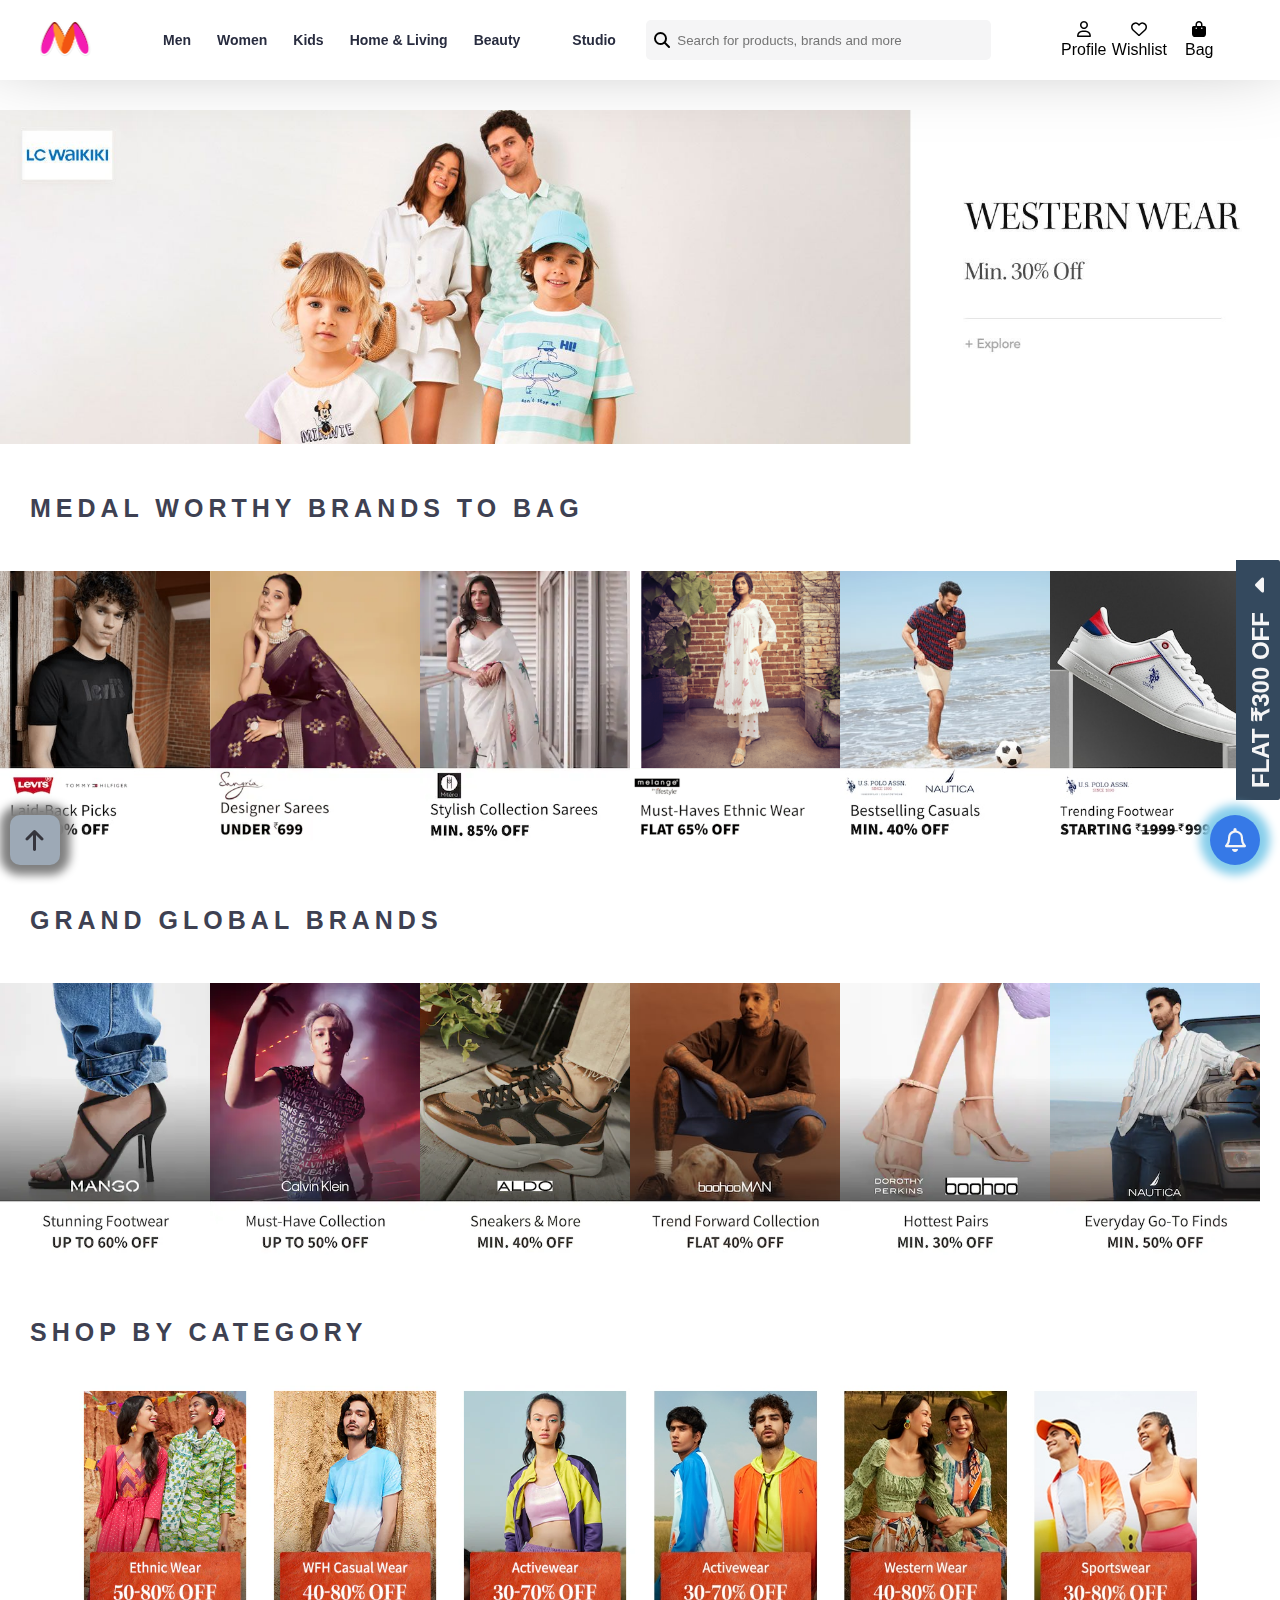
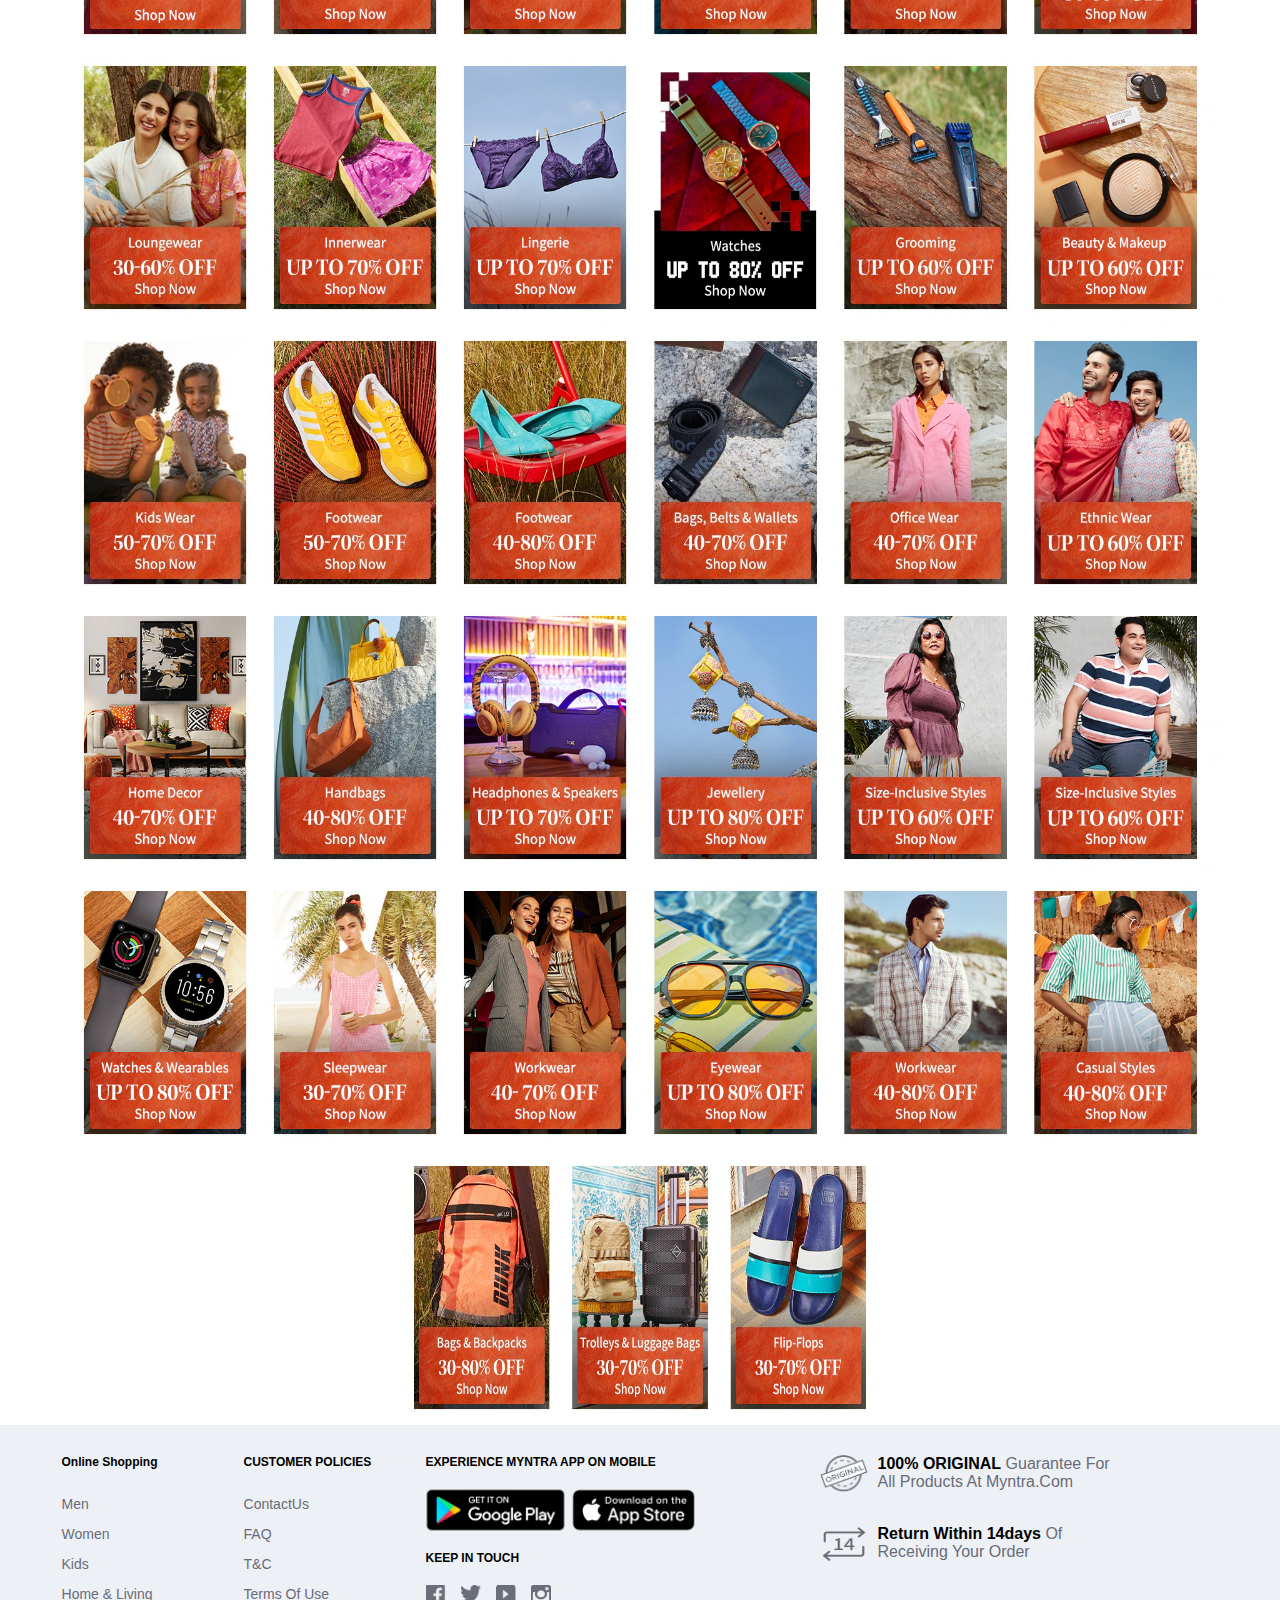
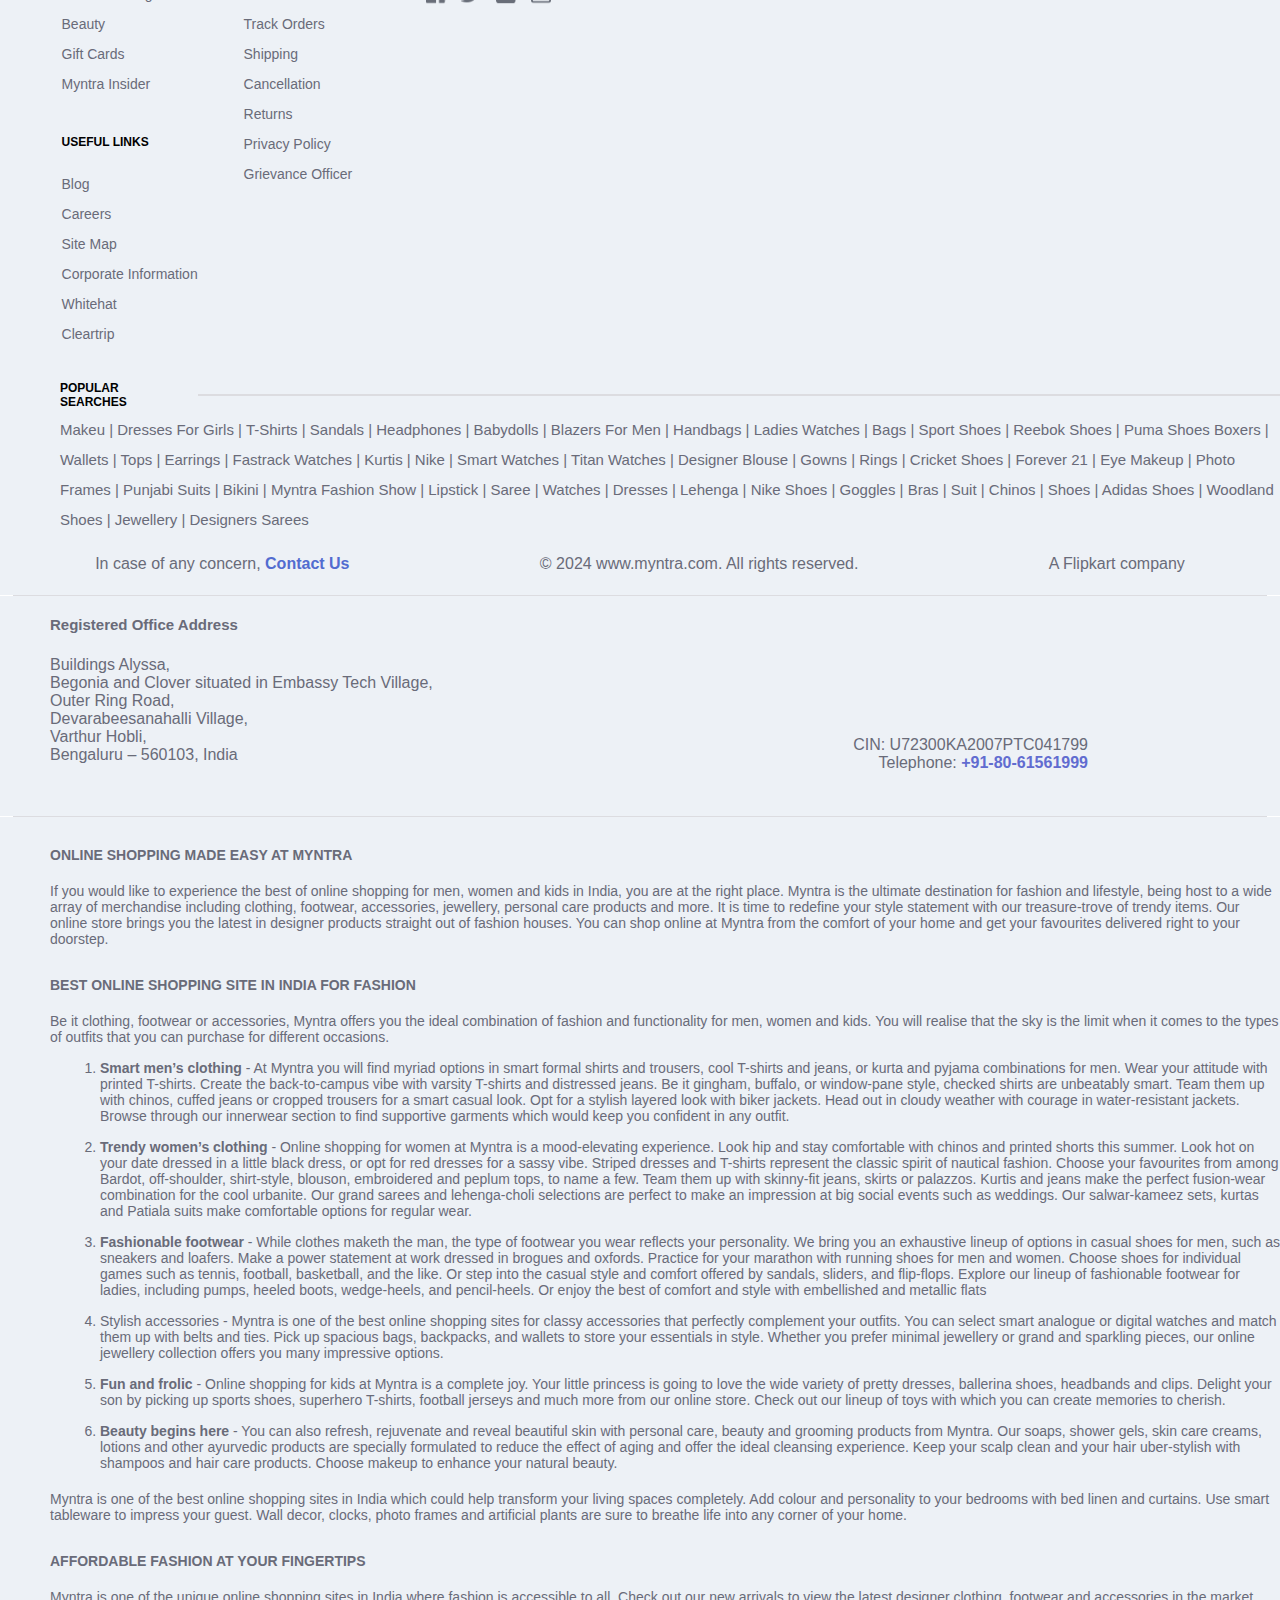
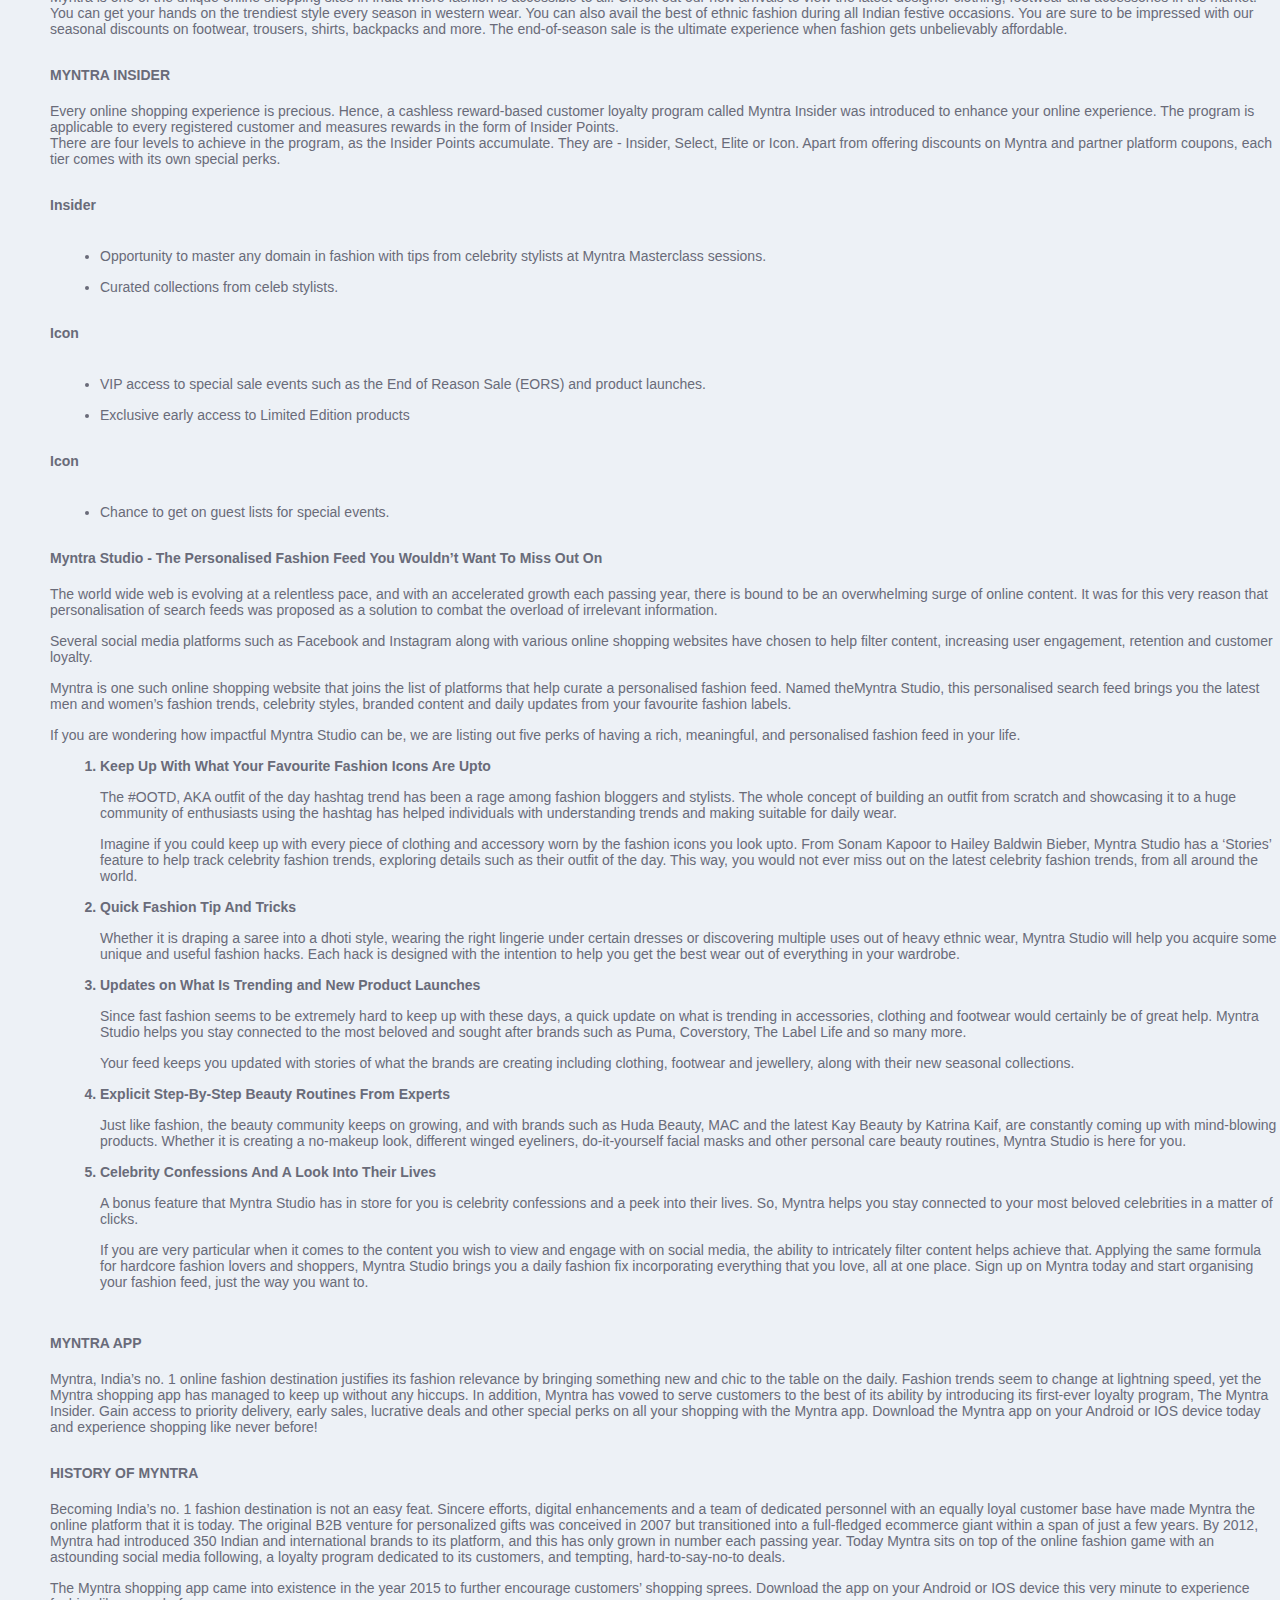
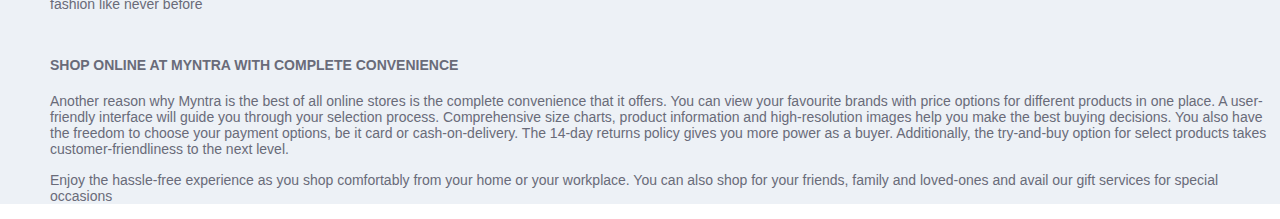
==== commit 78930aa8: "some impotent change in my web paget" ====
--- a/index.html
+++ b/index.html
@@ -12,26 +12,564 @@
 
     <!-- header start -->
     <header>
-        <a href="index.html"><div class="for-log"></div></a>
+        <a href="index.html">
+            <div class="for-log"></div>
+        </a>
         <div class="for-nav">
             <ul>
                 <a href="MEN.HTML">
-                    <li>men</li>
+                    <li>men
+                        <div class="mega_menu">
+                            <div class="part1">
+                               
+                                <ul>
+                                    <h3>topwear</h3>
+                                    <li>T-shirt</li>
+                                    <li>casual-shirt</li>
+                                    <li>formal-shirt</li>
+                                    <li>sweatshirts</li>
+                                    <li> sweaterts</li>
+                                    <li> suite</li>
+                                    <li> rain jackits</li>
+
+                                    <hr>
+                                    <h3> Indian & Festive Wear</h3>
+                                    <li>Kurtas & Kurta Sets</li>
+                                    <li>Sherwanis</li>
+                                    <li>Nehru Jackets</li>
+                                    <li>Dhotis</li>
+
+                                </ul>
+                            </div>
+                            <div class="part1" style="background-color: #fbfbfb;">
+                                <ul>
+                                    <h3> Bottomwear</h3>
+                                    <li> Jeans </li>
+                                    <li> Casual Trousers</li>
+                                    <li> Formal Trousers</li>
+                                    <li> Shorts</li>
+                                    <li> Track Pants & Joggers</li>
+                                    <hr>
+                                    <h3>Innerwear & Sleepwear</h3>
+                                    <li>Briefs & Trunks</li>
+                                    <li>Boxers</li>
+                                    <li>Vests</li>
+                                    <li>Sleepwear & Loungewear</li>
+                                    <li>Thermals</li>
+                                    <hr>
+                                    <h3>Plus Size</h3>
+
+                                </ul>
+                            </div>
+                            <div class="part1">
+                                <ul>
+                                    <h3>Footwear</h3>
+                                    <li>Casual Shoes</li>
+                                    <li>Sports Shoes</li>
+                                    <li>Formal Shoes</li>
+                                    <li>Sneakers</li>
+                                    <li>Sandals & Floaters</li>
+                                    <li>Flip Flops</li>
+                                    <li>Socks</li>
+                                    <hr>
+                                    <h3>Personal Care & Grooming</h3>
+                                    <h3>Sunglasses & Frames</h3>
+                                    <h3>Watches</h3>
+                                </ul>
+                            </div>
+                            <div class="part1" style="background-color: #fbfbfb;">
+                                <ul>
+                                    <h3> Sports & Active Wear</h3>
+                                    <li>Sports Shoes</li>
+
+                                    <li>Sports Sandals</li>
+
+                                    <li>Active T-Shirts</li>
+
+                                    <li>Track Pants & Shorts</li>
+
+                                    <li>Tracksuits</li>
+
+                                    <li>Jackets & Sweatshirts</li>
+
+                                    <li>Sports Accessories</li>
+
+                                    <li>Swimwear</li>
+                                    <hr>
+                                    <h3> Gadgets</h3>
+                                    <li> Smart Wearables</li>
+                                    <li> Fitness Gadgets</li>
+                                    <li> Headphones</li>
+                                    <li> Speakers</li>
+                                </ul>
+                            </div>
+                            <div class="part1"style="background-color: #fbfbfb;">
+                                <ul>
+                                    <h3> Fashion Accessories</h3>
+                                    <li> Wallets</li>
+                                    <li> Belts</li>
+                                    <li> Perfumes & Body Mists</li>
+                                    <li> Trimmers</li>
+                                    <li> Deodorants</li>
+                                    <li> Ties, Cufflinks & Pocket Squares</li>
+                                    <li> Accessory Gift Sets</li>
+                                    <li> Caps & Hats</li>
+                                    <li> Mufflers, Scarves & Gloves</li>
+                                    <li> Phone Cases</li>
+                                    <li> Rings & Wristwear</li>
+                                    <li> Helmets</li>
+                                    <hr>
+                                   <h3> Bags & Backpacks</h3>
+                                   <h3> Luggages & Trolleys</h3>
+                                </ul>
+                            </div>
+                        </div>
+                    </li>
                 </a>
-                
-                <li><a href="women.html">women </a></li>
-            
+
+                <li><a href="women.html">women </a>
+                    <div class="mega_menu">
+                        <div class="part1">
+                           
+                            <ul>
+                                <h3>topwear</h3>
+                                <li>T-shirt</li>
+                                <li>casual-shirt</li>
+                                <li>formal-shirt</li>
+                                <li>sweatshirts</li>
+                                <li> sweaterts</li>
+                                <li> suite</li>
+                                <li> rain jackits</li>
+
+                                <hr>
+                                <h3> Indian & Festive Wear</h3>
+                                <li>Kurtas & Kurta Sets</li>
+                                <li>Sherwanis</li>
+                                <li>Nehru Jackets</li>
+                                <li>Dhotis</li>
+
+                            </ul>
+                        </div>
+                        <div class="part1" style="background-color: #fbfbfb;">
+                            <ul>
+                                <h3> Bottomwear</h3>
+                                <li> Jeans </li>
+                                <li> Casual Trousers</li>
+                                <li> Formal Trousers</li>
+                                <li> Shorts</li>
+                                <li> Track Pants & Joggers</li>
+                                <hr>
+                                <h3>Innerwear & Sleepwear</h3>
+                                <li>Briefs & Trunks</li>
+                                <li>Boxers</li>
+                                <li>Vests</li>
+                                <li>Sleepwear & Loungewear</li>
+                                <li>Thermals</li>
+                                <hr>
+                                <h3>Plus Size</h3>
+
+                            </ul>
+                        </div>
+                        <div class="part1">
+                            <ul>
+                                <h3>Footwear</h3>
+                                <li>Casual Shoes</li>
+                                <li>Sports Shoes</li>
+                                <li>Formal Shoes</li>
+                                <li>Sneakers</li>
+                                <li>Sandals & Floaters</li>
+                                <li>Flip Flops</li>
+                                <li>Socks</li>
+                                <hr>
+                                <h3>Personal Care & Grooming</h3>
+                                <h3>Sunglasses & Frames</h3>
+                                <h3>Watches</h3>
+                            </ul>
+                        </div>
+                        <div class="part1" style="background-color: #fbfbfb;">
+                            <ul>
+                                <h3> Sports & Active Wear</h3>
+                                <li>Sports Shoes</li>
+
+                                <li>Sports Sandals</li>
+
+                                <li>Active T-Shirts</li>
+
+                                <li>Track Pants & Shorts</li>
+
+                                <li>Tracksuits</li>
+
+                                <li>Jackets & Sweatshirts</li>
+
+                                <li>Sports Accessories</li>
+
+                                <li>Swimwear</li>
+                                <hr>
+                                <h3> Gadgets</h3>
+                                <li> Smart Wearables</li>
+                                <li> Fitness Gadgets</li>
+                                <li> Headphones</li>
+                                <li> Speakers</li>
+                            </ul>
+                        </div>
+                        <div class="part1"style="background-color: #fbfbfb;">
+                            <ul>
+                                <h3> Fashion Accessories</h3>
+                                <li> Wallets</li>
+                                <li> Belts</li>
+                                <li> Perfumes & Body Mists</li>
+                                <li> Trimmers</li>
+                                <li> Deodorants</li>
+                                <li> Ties, Cufflinks & Pocket Squares</li>
+                                <li> Accessory Gift Sets</li>
+                                <li> Caps & Hats</li>
+                                <li> Mufflers, Scarves & Gloves</li>
+                                <li> Phone Cases</li>
+                                <li> Rings & Wristwear</li>
+                                <li> Helmets</li>
+                                <hr>
+                               <h3> Bags & Backpacks</h3>
+                               <h3> Luggages & Trolleys</h3>
+                            </ul>
+                        </div>
+                    </div>
+                </li>
+
                 <a href="">
-                    <li>kids</li>
+                    <li>kids
+                        <div class="mega_menu">
+                            <div class="part1">
+                               
+                                <ul>
+                                    <h3>topwear</h3>
+                                    <li>T-shirt</li>
+                                    <li>casual-shirt</li>
+                                    <li>formal-shirt</li>
+                                    <li>sweatshirts</li>
+                                    <li> sweaterts</li>
+                                    <li> suite</li>
+                                    <li> rain jackits</li>
+
+                                    <hr>
+                                    <h3> Indian & Festive Wear</h3>
+                                    <li>Kurtas & Kurta Sets</li>
+                                    <li>Sherwanis</li>
+                                    <li>Nehru Jackets</li>
+                                    <li>Dhotis</li>
+
+                                </ul>
+                            </div>
+                            <div class="part1" style="background-color: #fbfbfb;">
+                                <ul>
+                                    <h3> Bottomwear</h3>
+                                    <li> Jeans </li>
+                                    <li> Casual Trousers</li>
+                                    <li> Formal Trousers</li>
+                                    <li> Shorts</li>
+                                    <li> Track Pants & Joggers</li>
+                                    <hr>
+                                    <h3>Innerwear & Sleepwear</h3>
+                                    <li>Briefs & Trunks</li>
+                                    <li>Boxers</li>
+                                    <li>Vests</li>
+                                    <li>Sleepwear & Loungewear</li>
+                                    <li>Thermals</li>
+                                    <hr>
+                                    <h3>Plus Size</h3>
+
+                                </ul>
+                            </div>
+                            <div class="part1">
+                                <ul>
+                                    <h3>Footwear</h3>
+                                    <li>Casual Shoes</li>
+                                    <li>Sports Shoes</li>
+                                    <li>Formal Shoes</li>
+                                    <li>Sneakers</li>
+                                    <li>Sandals & Floaters</li>
+                                    <li>Flip Flops</li>
+                                    <li>Socks</li>
+                                    <hr>
+                                    <h3>Personal Care & Grooming</h3>
+                                    <h3>Sunglasses & Frames</h3>
+                                    <h3>Watches</h3>
+                                </ul>
+                            </div>
+                            <div class="part1" style="background-color: #fbfbfb;">
+                                <ul>
+                                    <h3> Sports & Active Wear</h3>
+                                    <li>Sports Shoes</li>
+
+                                    <li>Sports Sandals</li>
+
+                                    <li>Active T-Shirts</li>
+
+                                    <li>Track Pants & Shorts</li>
+
+                                    <li>Tracksuits</li>
+
+                                    <li>Jackets & Sweatshirts</li>
+
+                                    <li>Sports Accessories</li>
+
+                                    <li>Swimwear</li>
+                                    <hr>
+                                    <h3> Gadgets</h3>
+                                    <li> Smart Wearables</li>
+                                    <li> Fitness Gadgets</li>
+                                    <li> Headphones</li>
+                                    <li> Speakers</li>
+                                </ul>
+                            </div>
+                            <div class="part1"style="background-color: #fbfbfb;">
+                                <ul>
+                                    <h3> Fashion Accessories</h3>
+                                    <li> Wallets</li>
+                                    <li> Belts</li>
+                                    <li> Perfumes & Body Mists</li>
+                                    <li> Trimmers</li>
+                                    <li> Deodorants</li>
+                                    <li> Ties, Cufflinks & Pocket Squares</li>
+                                    <li> Accessory Gift Sets</li>
+                                    <li> Caps & Hats</li>
+                                    <li> Mufflers, Scarves & Gloves</li>
+                                    <li> Phone Cases</li>
+                                    <li> Rings & Wristwear</li>
+                                    <li> Helmets</li>
+                                    <hr>
+                                   <h3> Bags & Backpacks</h3>
+                                   <h3> Luggages & Trolleys</h3>
+                                </ul>
+                            </div>
+                        </div>
+                    </li>
                 </a>
                 <a href="Home and Living.html">
-                    <li>home & living</li>
+                    <li>home & living
+                        <div class="mega_menu">
+                            <div class="part1">
+                               
+                                <ul>
+                                    <h3>topwear</h3>
+                                    <li>T-shirt</li>
+                                    <li>casual-shirt</li>
+                                    <li>formal-shirt</li>
+                                    <li>sweatshirts</li>
+                                    <li> sweaterts</li>
+                                    <li> suite</li>
+                                    <li> rain jackits</li>
+
+                                    <hr>
+                                    <h3> Indian & Festive Wear</h3>
+                                    <li>Kurtas & Kurta Sets</li>
+                                    <li>Sherwanis</li>
+                                    <li>Nehru Jackets</li>
+                                    <li>Dhotis</li>
+
+                                </ul>
+                            </div>
+                            <div class="part1" style="background-color: #fbfbfb;">
+                                <ul>
+                                    <h3> Bottomwear</h3>
+                                    <li> Jeans </li>
+                                    <li> Casual Trousers</li>
+                                    <li> Formal Trousers</li>
+                                    <li> Shorts</li>
+                                    <li> Track Pants & Joggers</li>
+                                    <hr>
+                                    <h3>Innerwear & Sleepwear</h3>
+                                    <li>Briefs & Trunks</li>
+                                    <li>Boxers</li>
+                                    <li>Vests</li>
+                                    <li>Sleepwear & Loungewear</li>
+                                    <li>Thermals</li>
+                                    <hr>
+                                    <h3>Plus Size</h3>
+
+                                </ul>
+                            </div>
+                            <div class="part1">
+                                <ul>
+                                    <h3>Footwear</h3>
+                                    <li>Casual Shoes</li>
+                                    <li>Sports Shoes</li>
+                                    <li>Formal Shoes</li>
+                                    <li>Sneakers</li>
+                                    <li>Sandals & Floaters</li>
+                                    <li>Flip Flops</li>
+                                    <li>Socks</li>
+                                    <hr>
+                                    <h3>Personal Care & Grooming</h3>
+                                    <h3>Sunglasses & Frames</h3>
+                                    <h3>Watches</h3>
+                                </ul>
+                            </div>
+                            <div class="part1" style="background-color: #fbfbfb;">
+                                <ul>
+                                    <h3> Sports & Active Wear</h3>
+                                    <li>Sports Shoes</li>
+
+                                    <li>Sports Sandals</li>
+
+                                    <li>Active T-Shirts</li>
+
+                                    <li>Track Pants & Shorts</li>
+
+                                    <li>Tracksuits</li>
+
+                                    <li>Jackets & Sweatshirts</li>
+
+                                    <li>Sports Accessories</li>
+
+                                    <li>Swimwear</li>
+                                    <hr>
+                                    <h3> Gadgets</h3>
+                                    <li> Smart Wearables</li>
+                                    <li> Fitness Gadgets</li>
+                                    <li> Headphones</li>
+                                    <li> Speakers</li>
+                                </ul>
+                            </div>
+                            <div class="part1"style="background-color: #fbfbfb;">
+                                <ul>
+                                    <h3> Fashion Accessories</h3>
+                                    <li> Wallets</li>
+                                    <li> Belts</li>
+                                    <li> Perfumes & Body Mists</li>
+                                    <li> Trimmers</li>
+                                    <li> Deodorants</li>
+                                    <li> Ties, Cufflinks & Pocket Squares</li>
+                                    <li> Accessory Gift Sets</li>
+                                    <li> Caps & Hats</li>
+                                    <li> Mufflers, Scarves & Gloves</li>
+                                    <li> Phone Cases</li>
+                                    <li> Rings & Wristwear</li>
+                                    <li> Helmets</li>
+                                    <hr>
+                                   <h3> Bags & Backpacks</h3>
+                                   <h3> Luggages & Trolleys</h3>
+                                </ul>
+                            </div>
+                        </div>
+                    </li>
                 </a>
                 <a href="Beauty Products.html">
-                    <li >beauty</li>
+                    <li>beauty
+                        <div class="mega_menu">
+                            <div class="part1">
+                               
+                                <ul>
+                                    <h3>topwear</h3>
+                                    <li>T-shirt</li>
+                                    <li>casual-shirt</li>
+                                    <li>formal-shirt</li>
+                                    <li>sweatshirts</li>
+                                    <li> sweaterts</li>
+                                    <li> suite</li>
+                                    <li> rain jackits</li>
+
+                                    <hr>
+                                    <h3> Indian & Festive Wear</h3>
+                                    <li>Kurtas & Kurta Sets</li>
+                                    <li>Sherwanis</li>
+                                    <li>Nehru Jackets</li>
+                                    <li>Dhotis</li>
+
+                                </ul>
+                            </div>
+                            <div class="part1" style="background-color: #fbfbfb;">
+                                <ul>
+                                    <h3> Bottomwear</h3>
+                                    <li> Jeans </li>
+                                    <li> Casual Trousers</li>
+                                    <li> Formal Trousers</li>
+                                    <li> Shorts</li>
+                                    <li> Track Pants & Joggers</li>
+                                    <hr>
+                                    <h3>Innerwear & Sleepwear</h3>
+                                    <li>Briefs & Trunks</li>
+                                    <li>Boxers</li>
+                                    <li>Vests</li>
+                                    <li>Sleepwear & Loungewear</li>
+                                    <li>Thermals</li>
+                                    <hr>
+                                    <h3>Plus Size</h3>
+
+                                </ul>
+                            </div>
+                            <div class="part1">
+                                <ul>
+                                    <h3>Footwear</h3>
+                                    <li>Casual Shoes</li>
+                                    <li>Sports Shoes</li>
+                                    <li>Formal Shoes</li>
+                                    <li>Sneakers</li>
+                                    <li>Sandals & Floaters</li>
+                                    <li>Flip Flops</li>
+                                    <li>Socks</li>
+                                    <hr>
+                                    <h3>Personal Care & Grooming</h3>
+                                    <h3>Sunglasses & Frames</h3>
+                                    <h3>Watches</h3>
+                                </ul>
+                            </div>
+                            <div class="part1" style="background-color: #fbfbfb;">
+                                <ul>
+                                    <h3> Sports & Active Wear</h3>
+                                    <li>Sports Shoes</li>
+
+                                    <li>Sports Sandals</li>
+
+                                    <li>Active T-Shirts</li>
+
+                                    <li>Track Pants & Shorts</li>
+
+                                    <li>Tracksuits</li>
+
+                                    <li>Jackets & Sweatshirts</li>
+
+                                    <li>Sports Accessories</li>
+
+                                    <li>Swimwear</li>
+                                    <hr>
+                                    <h3> Gadgets</h3>
+                                    <li> Smart Wearables</li>
+                                    <li> Fitness Gadgets</li>
+                                    <li> Headphones</li>
+                                    <li> Speakers</li>
+                                </ul>
+                            </div>
+                            <div class="part1"style="background-color: #fbfbfb;">
+                                <ul>
+                                    <h3> Fashion Accessories</h3>
+                                    <li> Wallets</li>
+                                    <li> Belts</li>
+                                    <li> Perfumes & Body Mists</li>
+                                    <li> Trimmers</li>
+                                    <li> Deodorants</li>
+                                    <li> Ties, Cufflinks & Pocket Squares</li>
+                                    <li> Accessory Gift Sets</li>
+                                    <li> Caps & Hats</li>
+                                    <li> Mufflers, Scarves & Gloves</li>
+                                    <li> Phone Cases</li>
+                                    <li> Rings & Wristwear</li>
+                                    <li> Helmets</li>
+                                    <hr>
+                                   <h3> Bags & Backpacks</h3>
+                                   <h3> Luggages & Trolleys</h3>
+                                </ul>
+                            </div>
+                        </div>
+                    </li>
                 </a>
                 <a href="">
-                    <li>studio</li>
+                    <li>studio
+                        <div class="mega_menu1">
+                            <div class="imge-stud"> <a href=""><img src="imges/sudio-nav-banner.png" ></a> </div>
+                            <button>EXPLORE STUDIO <i class="fa-solid fa-angle-right"></i></button>
+                        </div>
+
+                    </li>
                 </a>
             </ul>
         </div>
@@ -60,7 +598,7 @@
     <!-- hedar end -->
 
     <!-- row1 start -->
-    <div class="main-image">
+    <div class="main-image" id="top">
         <a href=""> <img src="imges/b656a7f4-4688-4997-bb7c-54b78793981e1658752386588-Western-Wear_Desk.jpg" alt=""></a>
     </div>
     <!-- row1 end -->
@@ -691,8 +1229,9 @@
         <!-- div.row12 end-->
     </footer>
 
-<div class="side-imge"> <a href="#"> FLAT ₹300 OFF<i class="fa-solid fa-caret-right"></i> </a></div>
-<div class="bell-imge"> <a href="#"><i class="fa-regular fa-bell"></i></i></a></div>
+    <div class="side-imge"> <a href="#"> FLAT ₹300 OFF<i class="fa-solid fa-caret-right"></i> </a></div>
+    <div class="bell-imge"> <a href="#"><i class="fa-regular fa-bell"></i></a></div>
+    <div class="uper-imge"> <a href="#top"><i class="fa-solid fa-arrow-up"></i></a></div>
 </body>
 
 </html>--- a/css/styel.css
+++ b/css/styel.css
@@ -8,6 +8,10 @@
     font-family: Assistant, -apple-system, BlinkMacSystemFont, Segoe UI, Roboto, Helvetica, Arial, sans-serif;
 }
 
+html{
+
+    scroll-behavior: smooth;
+}
 header {
     width: 100%;
     padding: 10px;
@@ -17,6 +21,8 @@
     align-items: center;
     position: sticky;
     top: 0px;
+    
+
 }
 
 .for-log {
@@ -38,6 +44,7 @@
 .for-nav ul li {
     font-size: 14px;
     text-transform: capitalize;
+
     font-family: Assistant, -apple-system, BlinkMacSystemFont, Segoe UI, Roboto, Helvetica, Arial, sans-serif;
 }
 
@@ -45,6 +52,7 @@
     margin-left: 70px;
     color: #282c3f;
     font-weight: bold;
+    
 }
 
 .for-input {
@@ -80,10 +88,10 @@
 }
 
 .side-logo {
-    width: 210px;
+    width: 176px;
     height: 60px;
     /* background-color: pink; */
-    margin-left: 70px;
+    margin-left: 86px;
     display: flex;
     gap: 5%;
 }
@@ -135,7 +143,7 @@
 }
 
 .mid-outer {
-    height: 277px;
+    height: 315px;
     width: 100%;
     /* background-color: darkcyan; */
     display: flex;
@@ -981,21 +989,121 @@
 
 
 }
- /* .for-nav>ul>li:hover{
-    opacity: 1;
+ .uper-imge{
+
+    margin-top: 10px;
+    height: 50px;
+    width: 50px;
+    background-color:rgb(157, 169, 182);
+    position: fixed;
+    bottom: 35px;
+    left: 10px;
+    font-size: 24px;
+    font-weight: bold;
+    text-align: center;
+    color: #35353d;
+    border-radius: 10px;
+    display: flex;
+    justify-content: center;
+    align-items: center;
+    box-shadow: 0px 0px 10px 10px gray;
+
+ }
+ .mega_menu{
+    height: 400px;
+    width: 1050px;
+    background-color: #f9f9fd;
+    border: 1px solid transparent;
+    margin-top: 80px;
+    display: flex;
+    position: absolute;
+    top: 0px;
+    left: 90px;
+    justify-content: center;
+    align-items: center;
+    gap: 10px;
+    visibility: hidden;
+    box-shadow: 0px 0px 5px 5px #dcdce0 ;
+
+  
+ }
+ .part1{
+    height: 90%;
+    width: 20%;
+    background-color: #ffffff;
+
+ }
+ .part1 ul{
+    display: block;
+    
+
+ }
+ .for-nav ul li:hover .mega_menu{
     visibility: visible;
-
-
-}
-.mega-menu{
-
-    height: 300px;
-    width: 100%;
-    background-color: darkseagreen;
+    
+ }
+ .part1 ul li{
+    color:#282c3f ;
+    padding-top: 5px;
+    padding-left: 10px;
+    font-size: 12px;
+
+ }
+ .part1 ul h3{
+    color:#ee5f73 ;
+    padding: 5px 0px;
+    font-size: 15px;
+    padding-left: 15px;
+ }
+ .part1 ul hr{
+    color:#ffffff;
+   margin-top: 4px;
+    width: 90%;
+ }
+ .mega_menu1{
+    height: 330px;
+    width: 500px;
+    background-color: #e9e9e9;
+    border: 1px solid transparent;
+    margin-top: 80px;
+    /* display: flex; */
     position: absolute;
-    top: 110%;
-    left: 0%;
-    opacity: 0;
-    transition: 1s;
-    box-shadow: 0px 0px 10px 10px #ccc;
-} */+    top: 0px;
+    left: 300px;
+    justify-content: center;
+    align-items: center;
+    gap: 10px;
+    visibility: hidden;
+    box-shadow: 0px 0px 5px 5px #e4e1e2 ;
+    border-radius: 0px 0px 4px 4px;
+    
+ }
+ .for-nav ul li:hover .mega_menu1{
+    visibility: visible;
+    transition: 2s;
+ }
+ 
+ .imge-stud{
+    height: 75%;
+    width: 100%;
+    /* background-color: darkcyan; */
+    display: flex;
+    justify-content: center;
+    align-items: center;
+    /* margin-top: 5px; */
+ }
+ .imge-stud img{
+    height: 90%;
+    width: 90%;
+padding-left: 70px;
+    /* margin-top: 5px; */
+ }
+ .mega_menu1 button{
+    height: 50px;
+    width: 200px;
+    background: transparent;
+    font-size: 15px;
+    margin: 5px 0px 5px 150px;
+    border-radius: 5px;
+    cursor: pointer;
+ }
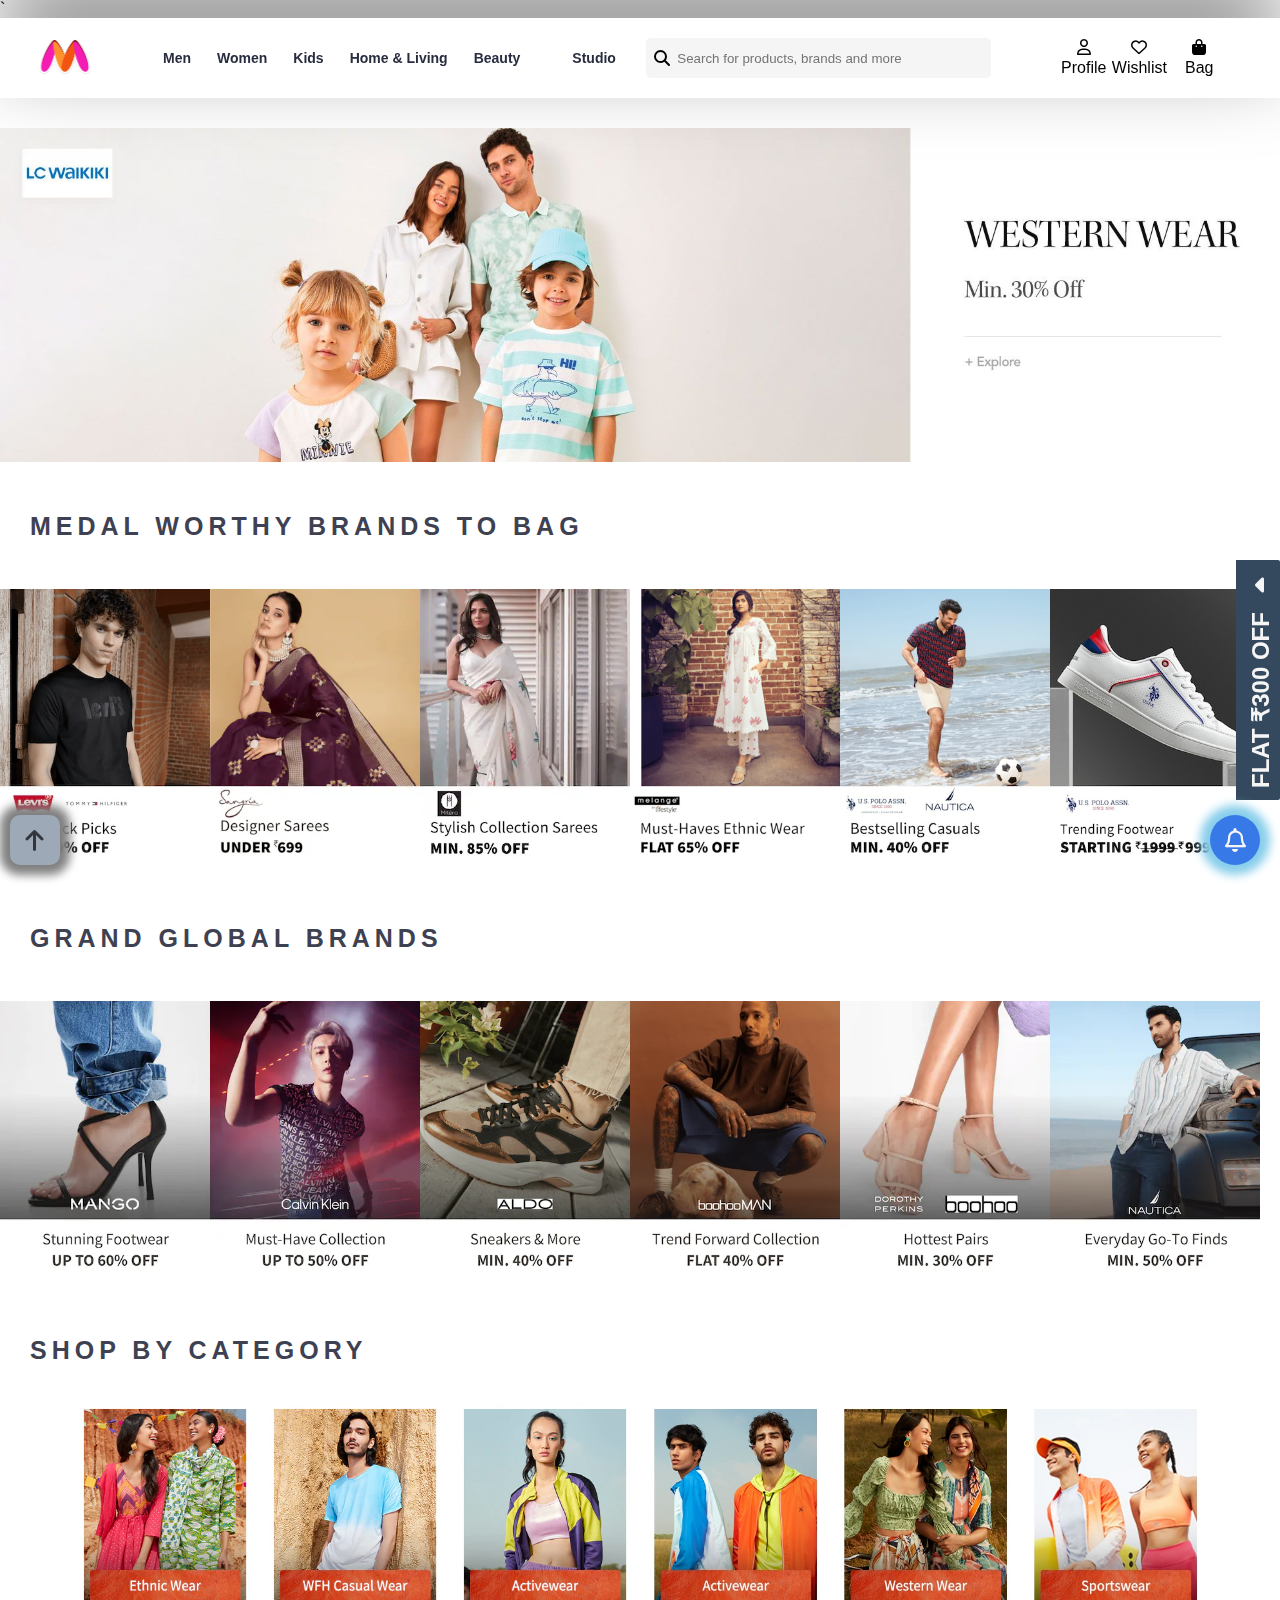
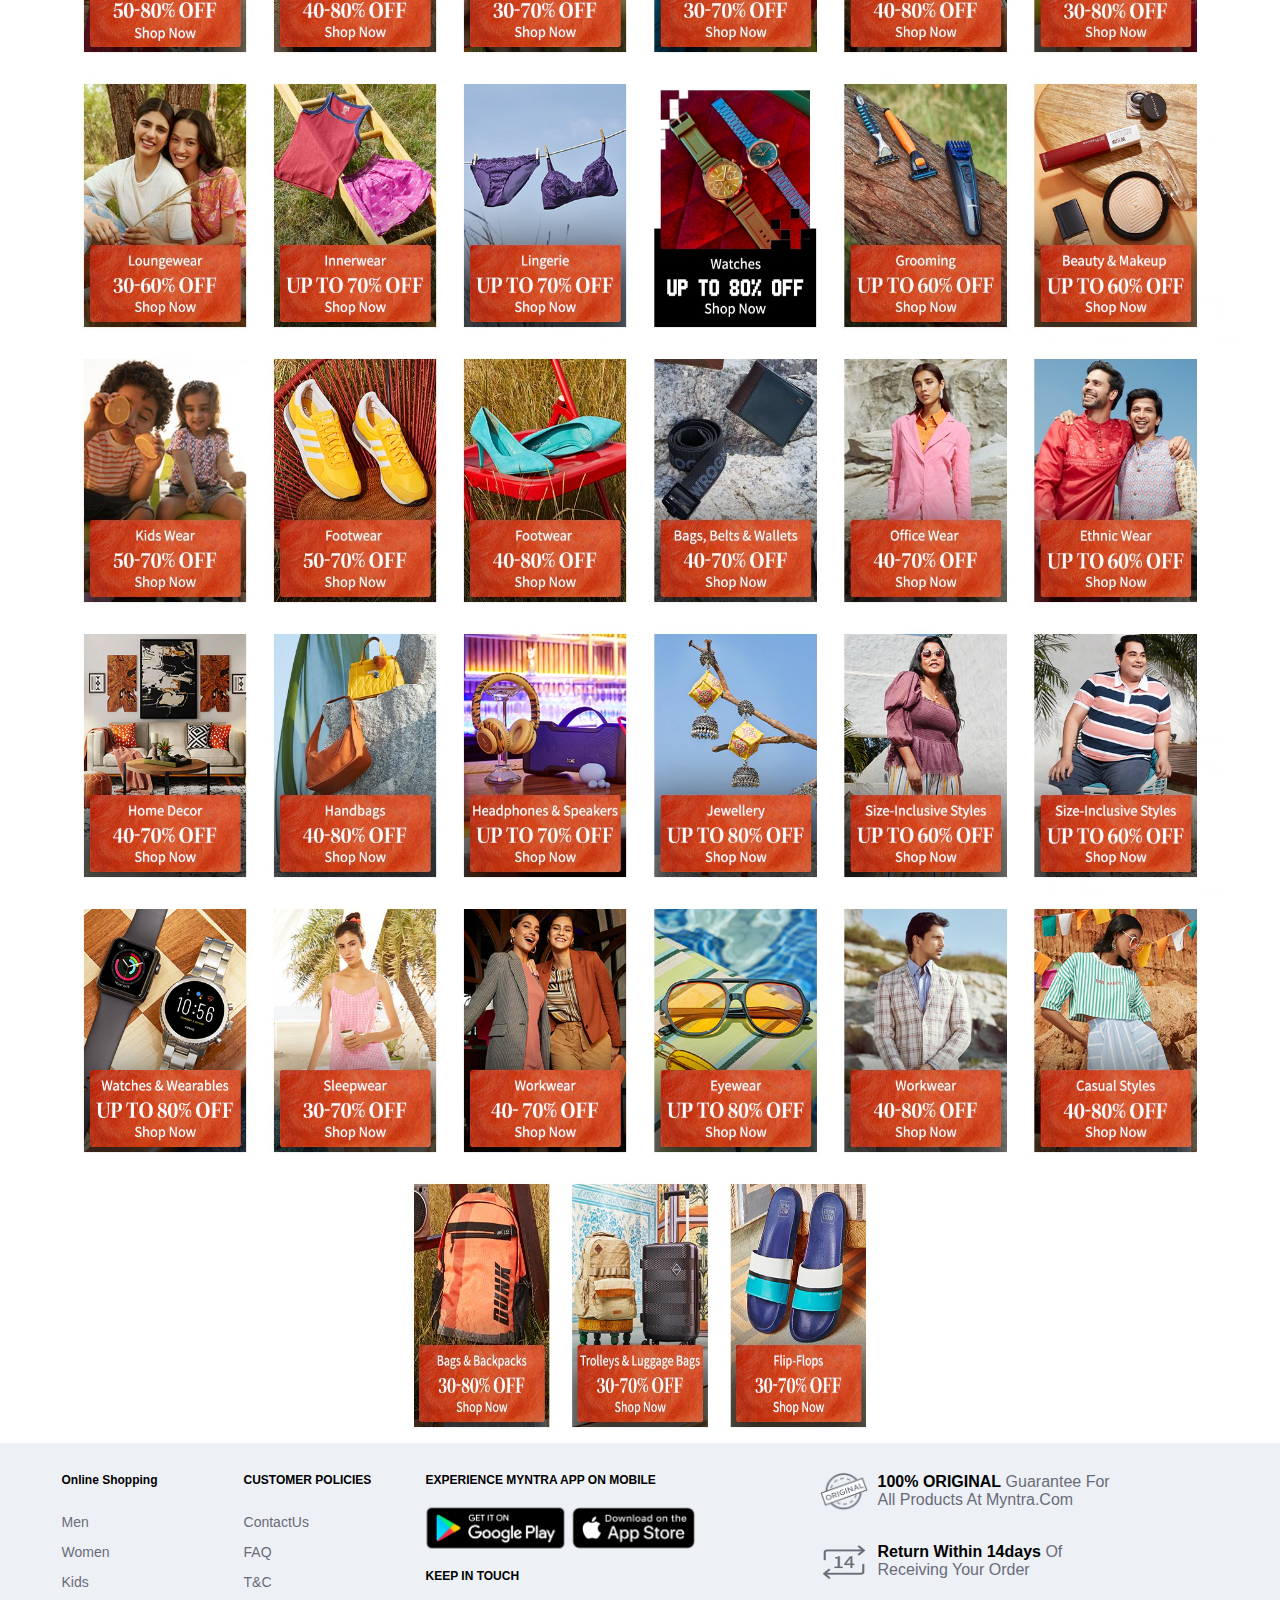
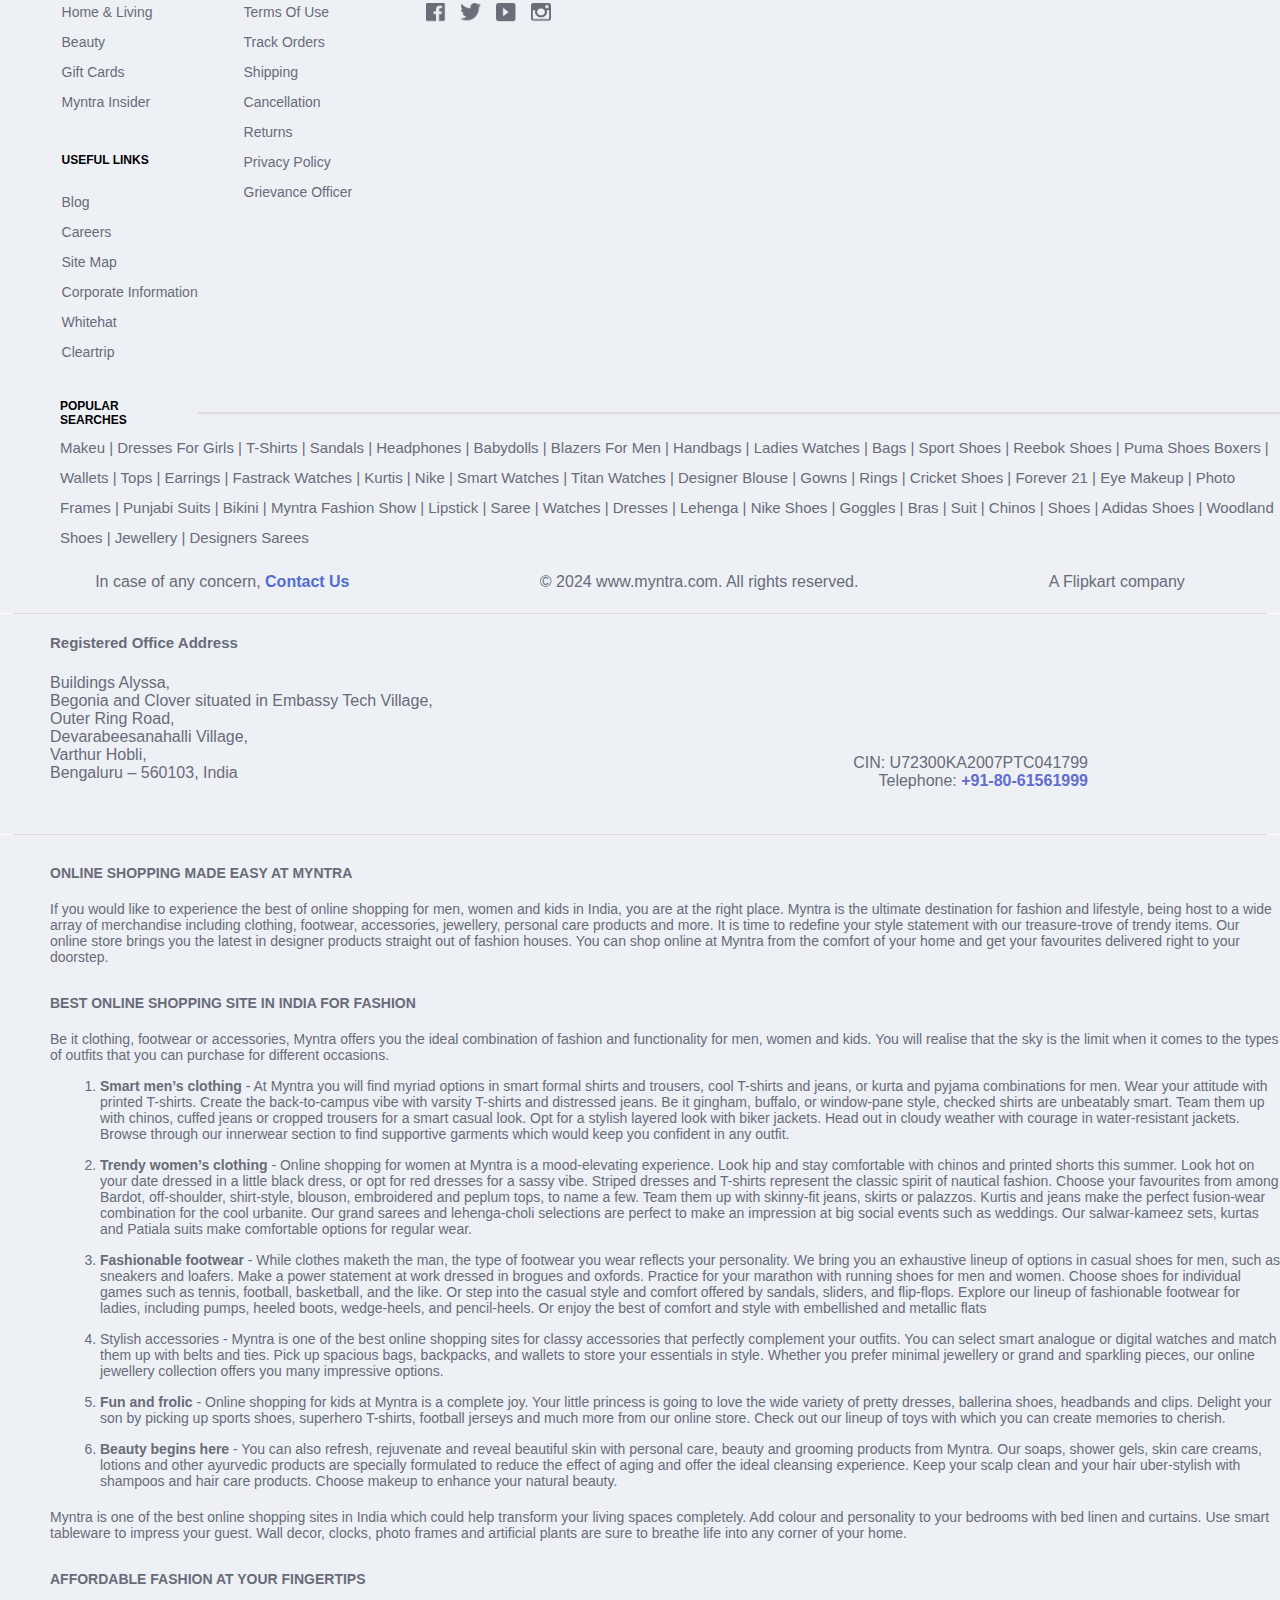
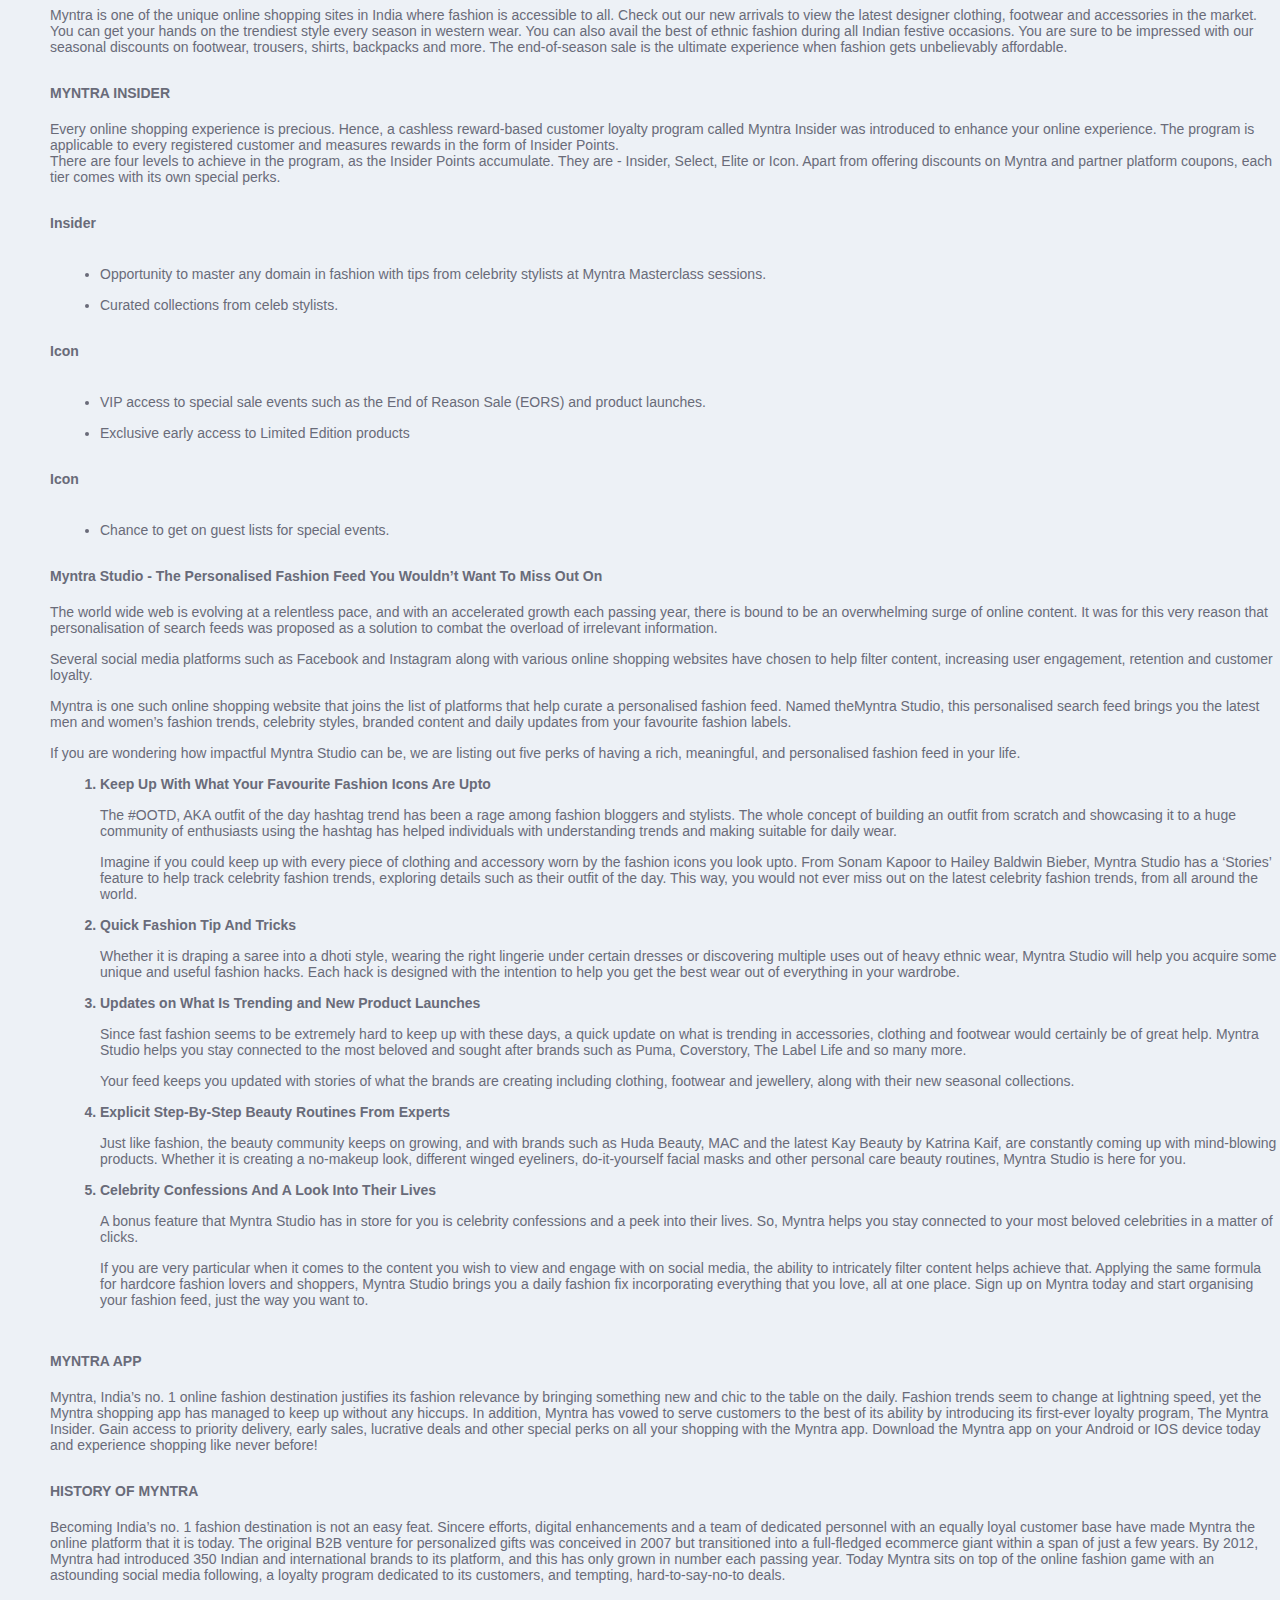
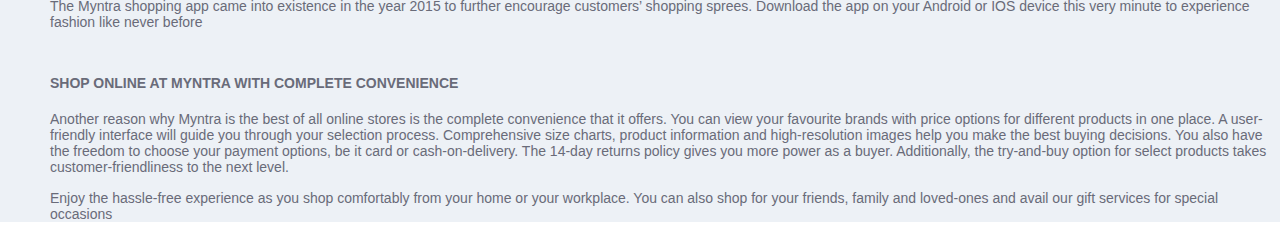
==== commit d5fb3fe5: "first commit" ====
--- a/index.html
+++ b/index.html
@@ -1,4 +1,4 @@
-<html>
+`<html>
 
 <head>
 
--- a/css/styel.css
+++ b/css/styel.css
@@ -1024,8 +1024,8 @@
     gap: 10px;
     visibility: hidden;
     box-shadow: 0px 0px 5px 5px #dcdce0 ;
-
-  
+    /* transition: 2s; */
+
  }
  .part1{
     height: 90%;
@@ -1038,7 +1038,7 @@
     
 
  }
- .for-nav ul li:hover .mega_menu{
+ .for-nav>ul>li:hover .mega_menu{
     visibility: visible;
     
  }
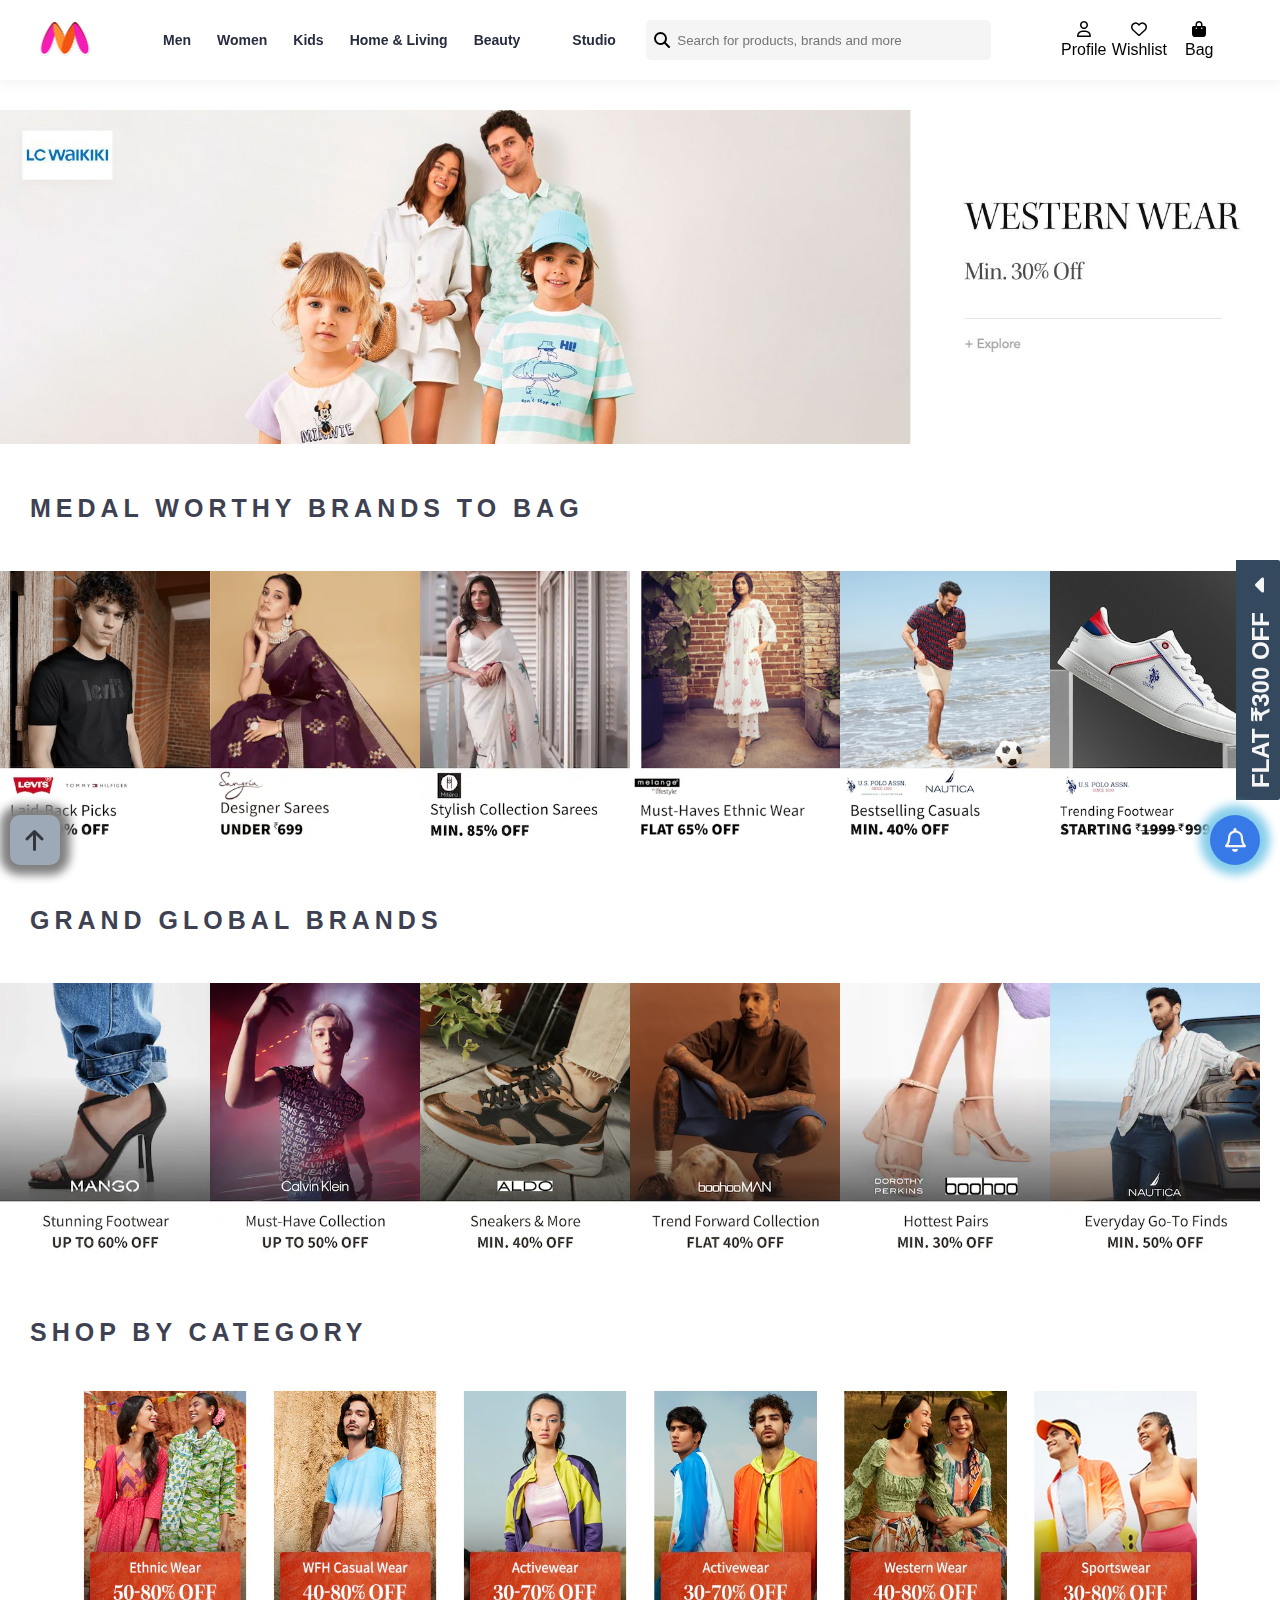
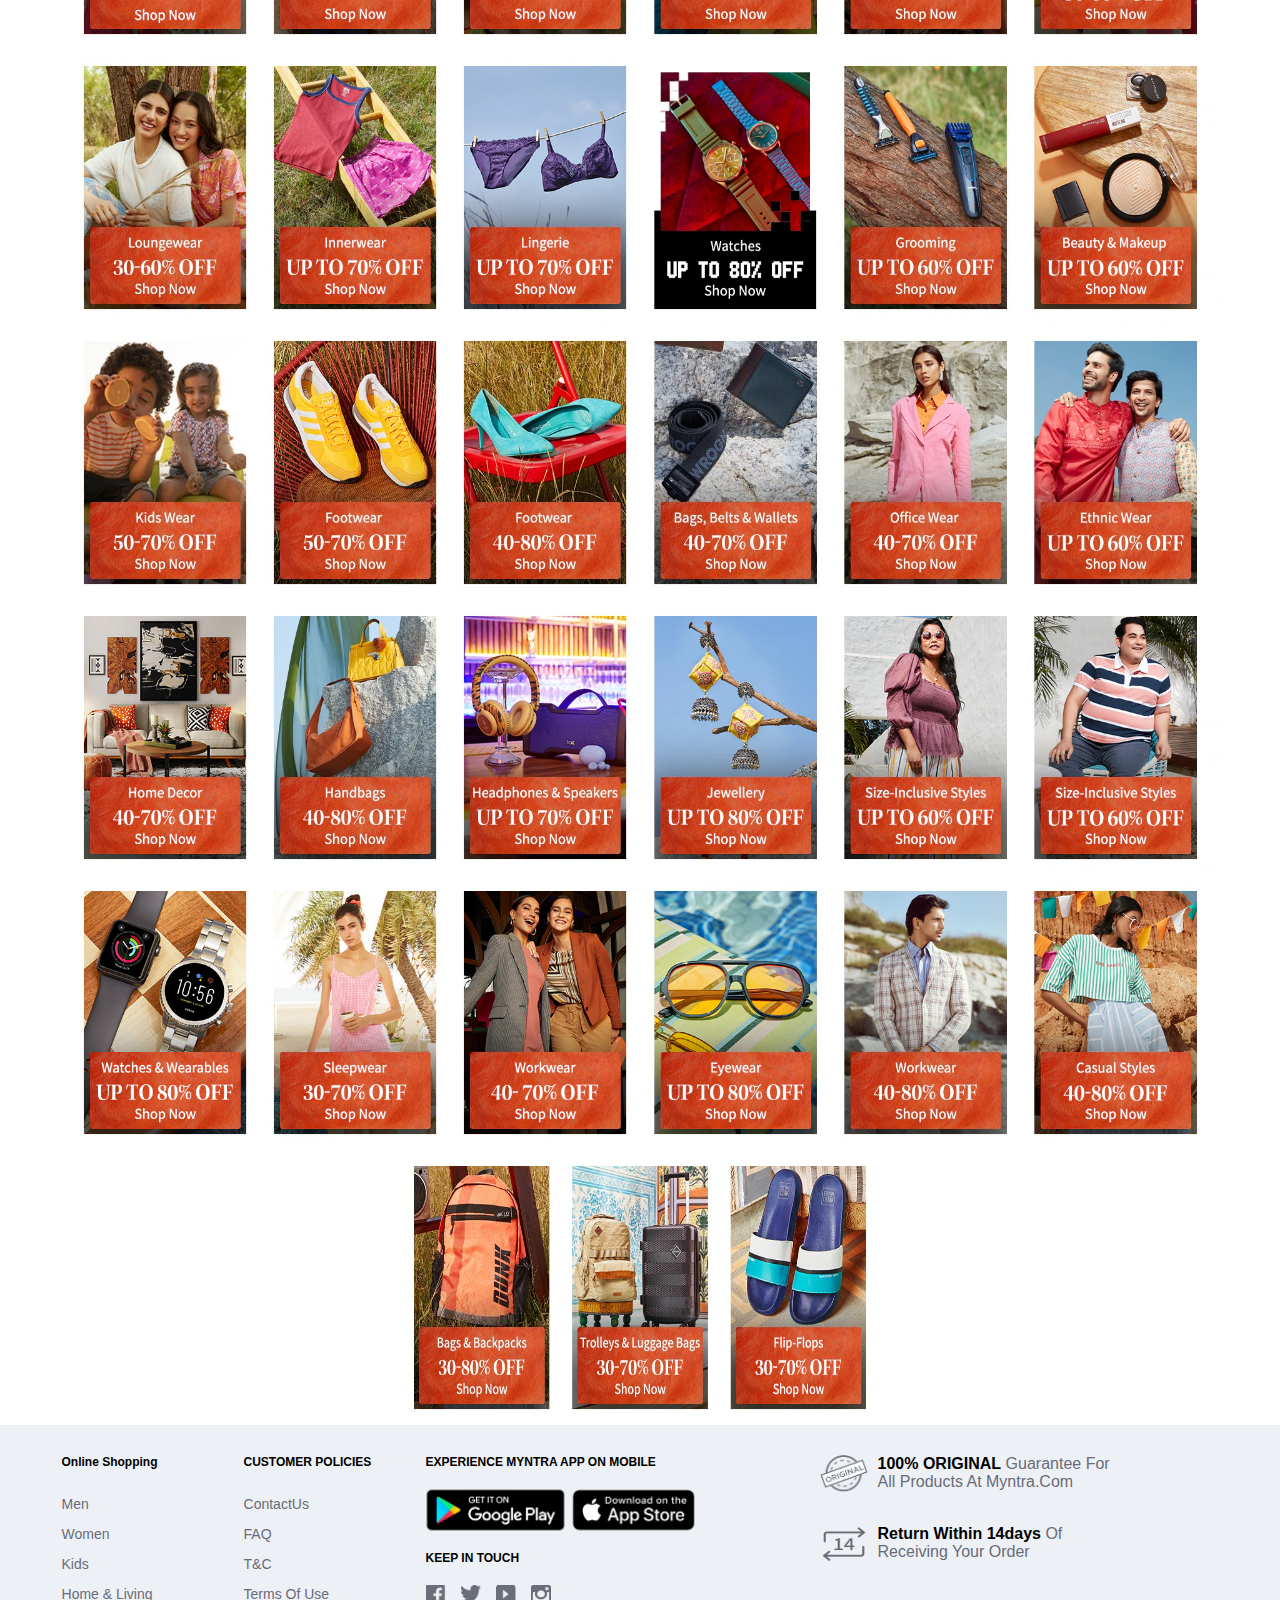
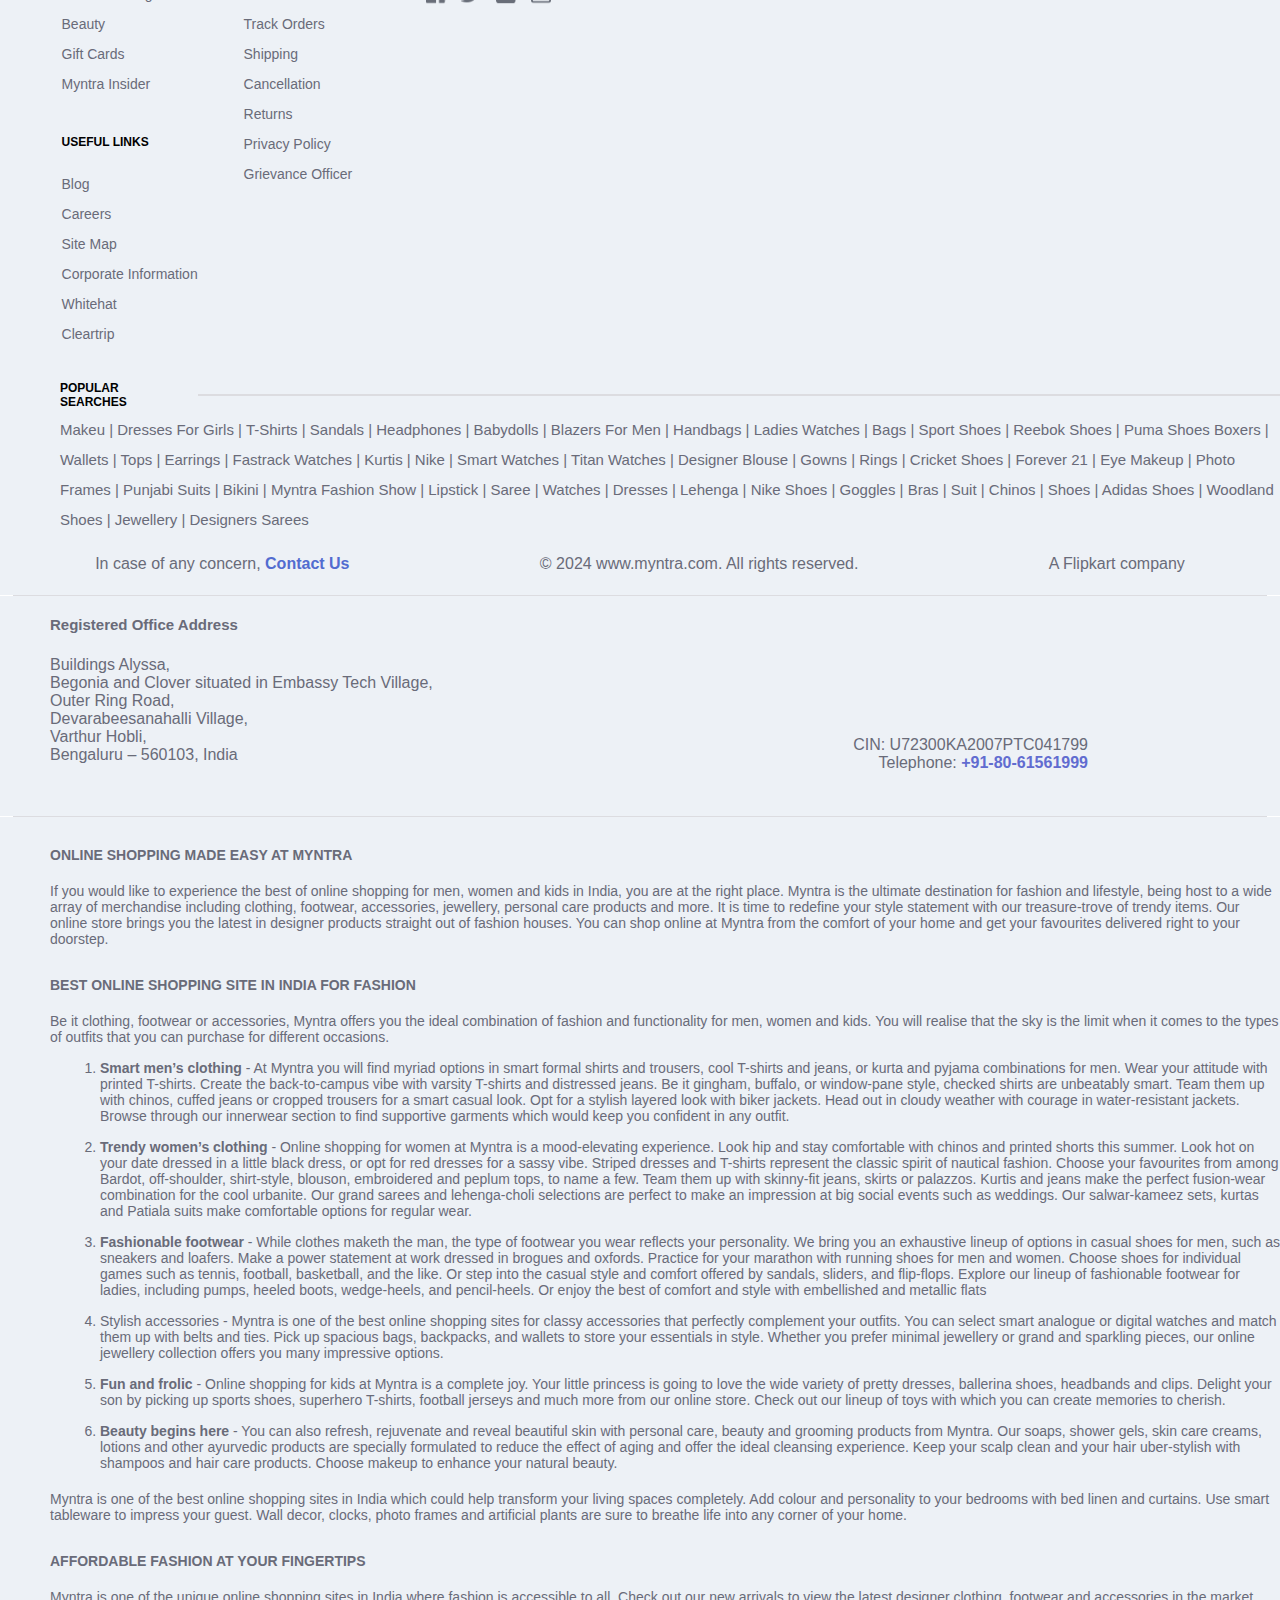
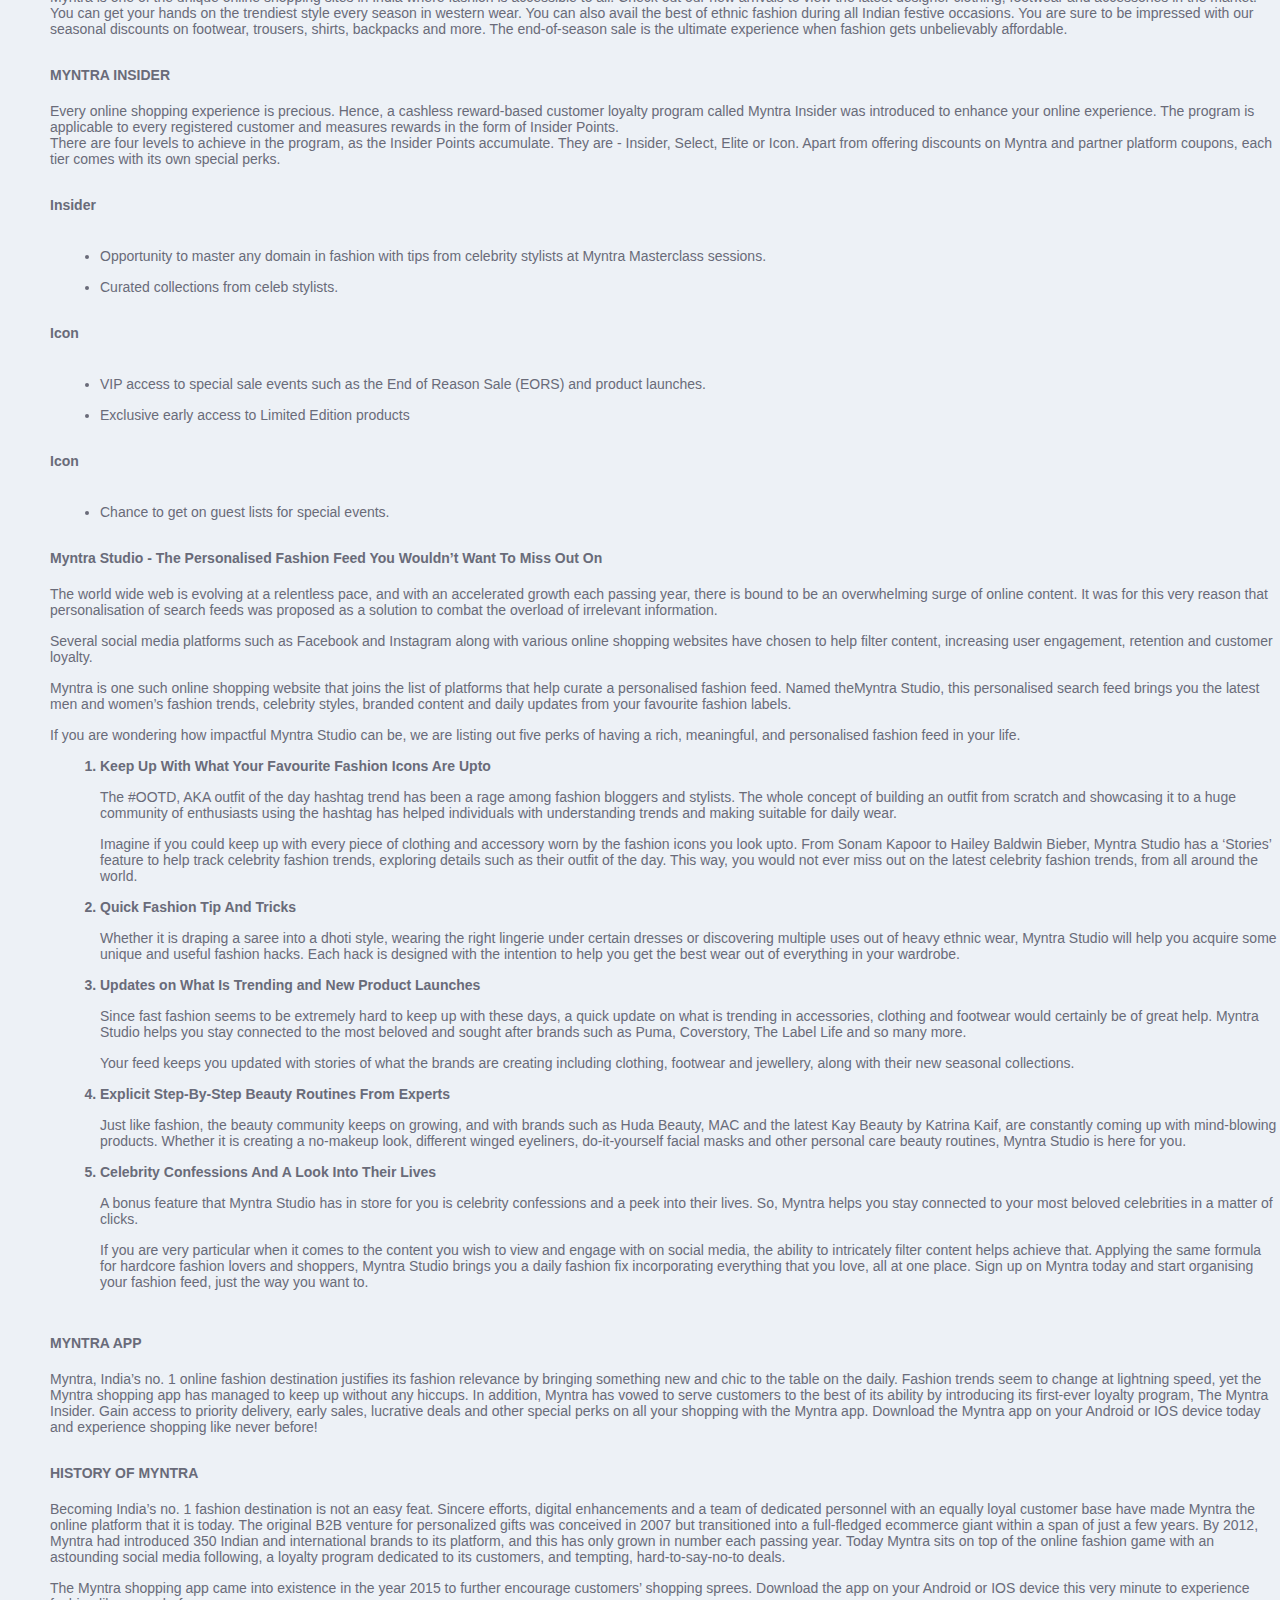
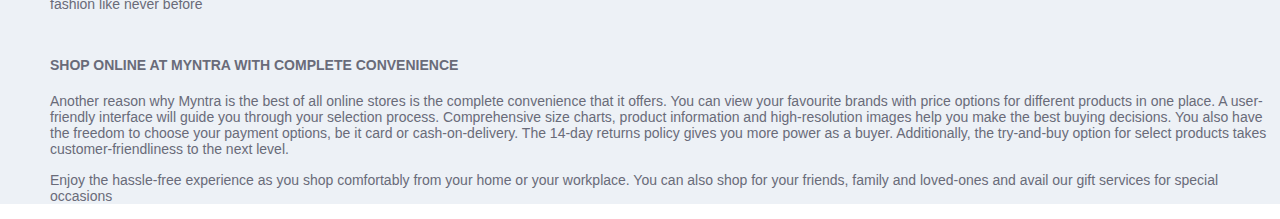
==== commit b1c4a792: "first commit" ====
--- a/index.html
+++ b/index.html
@@ -1,4 +1,4 @@
-`<html>
+<html>
 
 <head>
 
--- a/css/styel.css
+++ b/css/styel.css
@@ -16,7 +16,7 @@
     width: 100%;
     padding: 10px;
     background-color: #ffffff;
-    box-shadow: 0px -38px 83px 0px rgba(0, 0, 0, 0.5);
+    box-shadow: 0 4px 12px 0 rgba(0, 0, 0, .05);
     display: flex;
     align-items: center;
     position: sticky;
